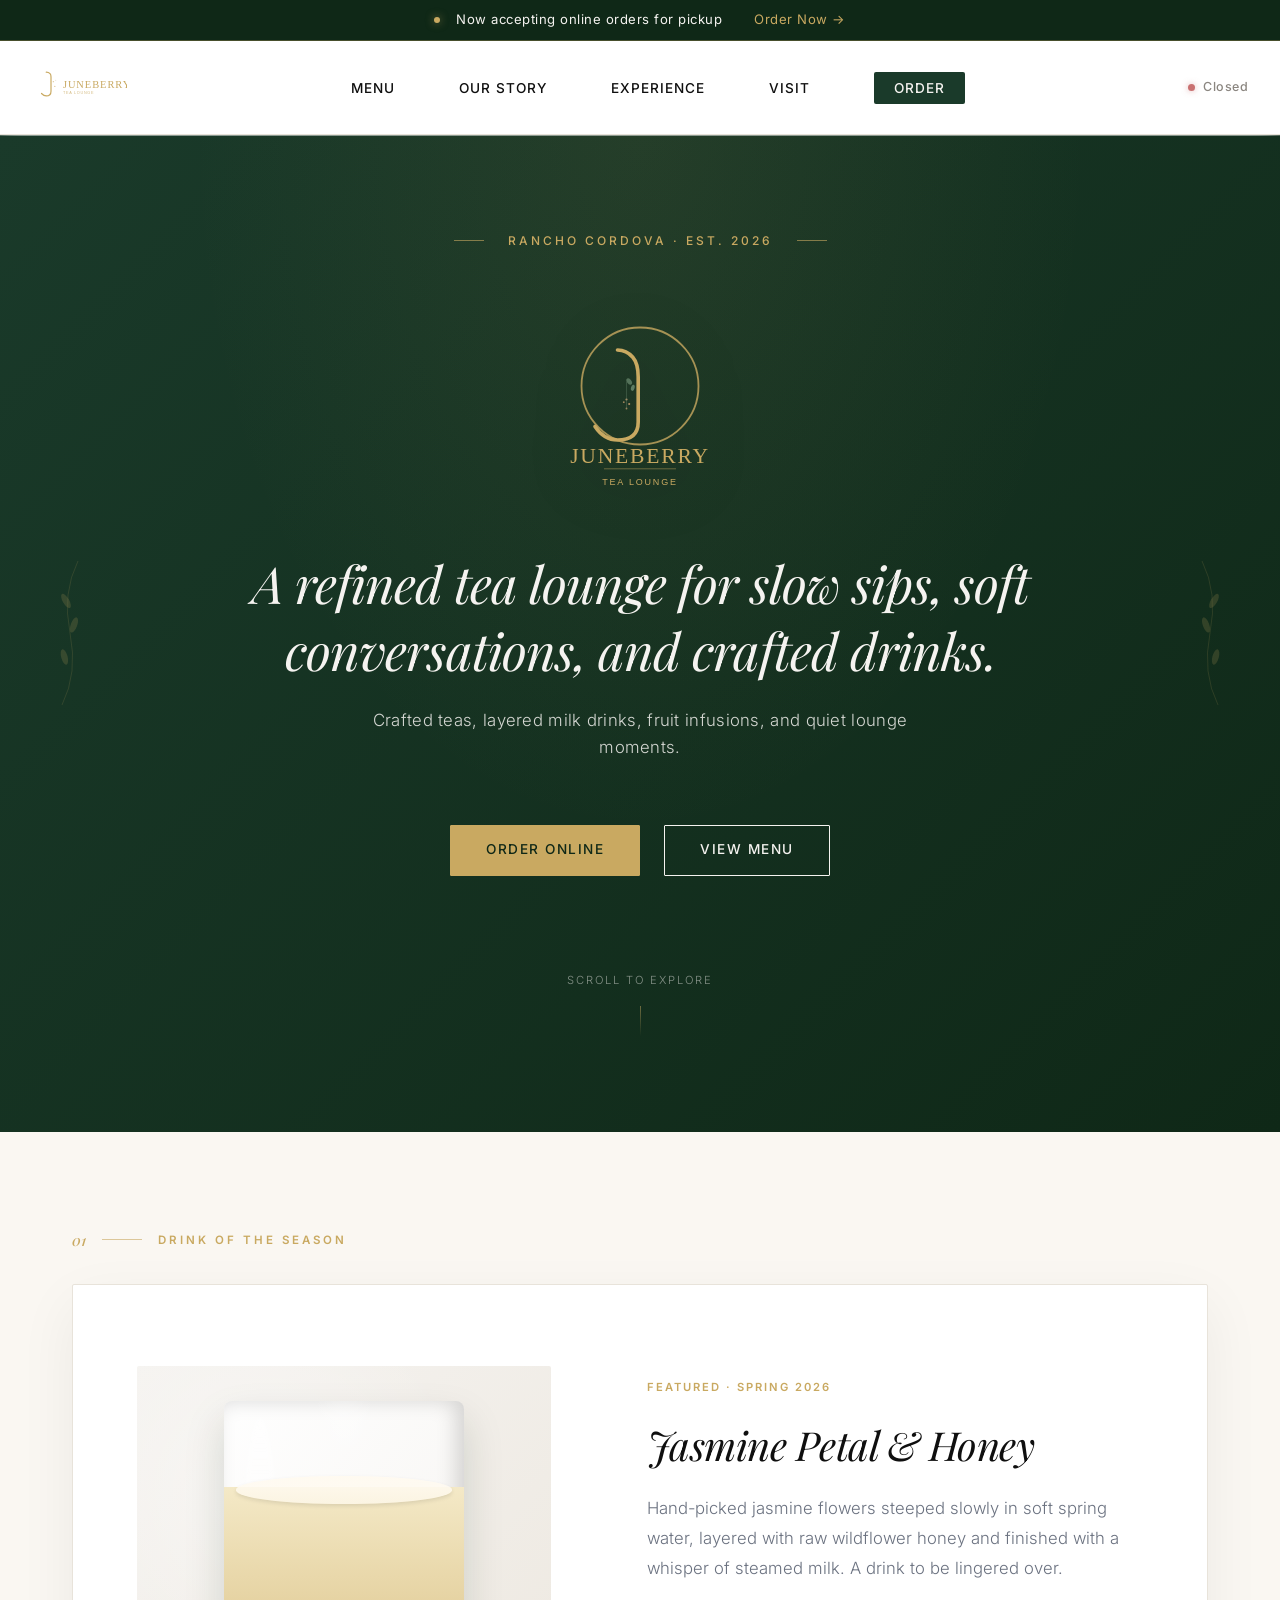
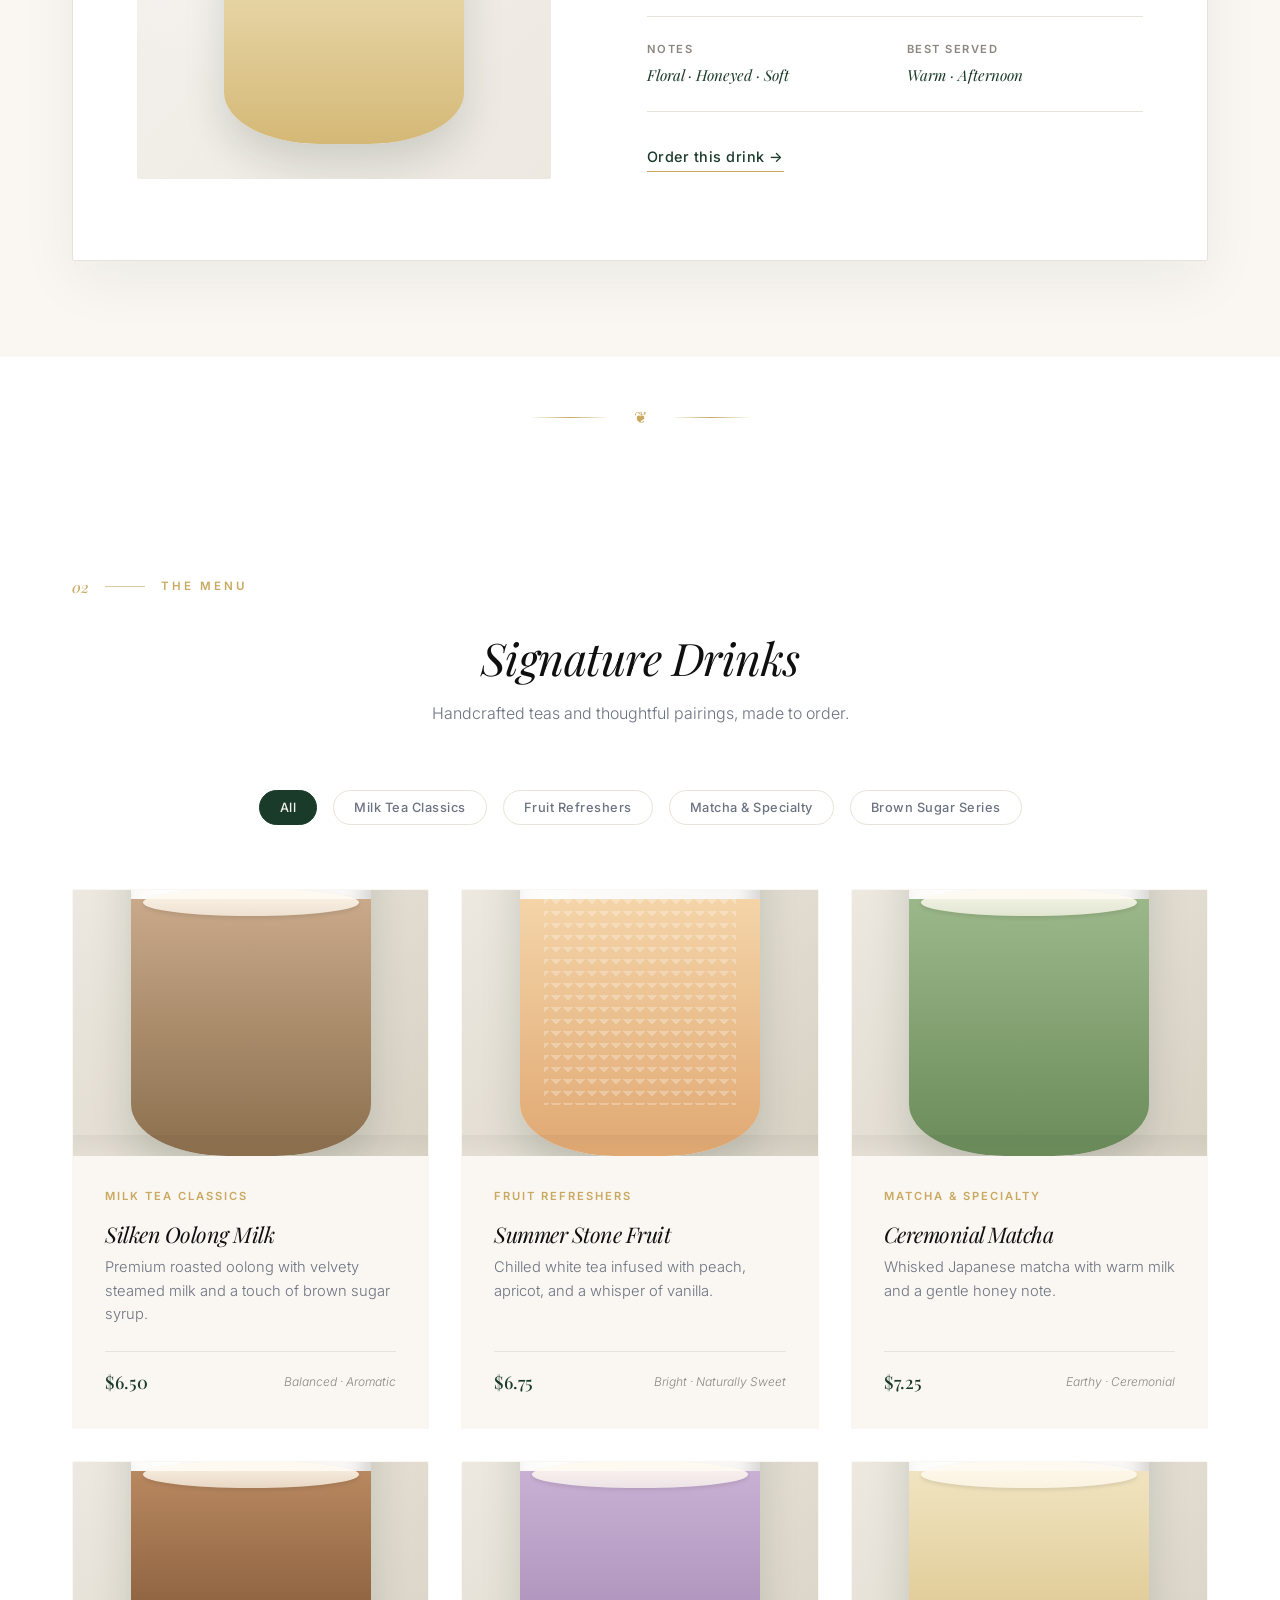
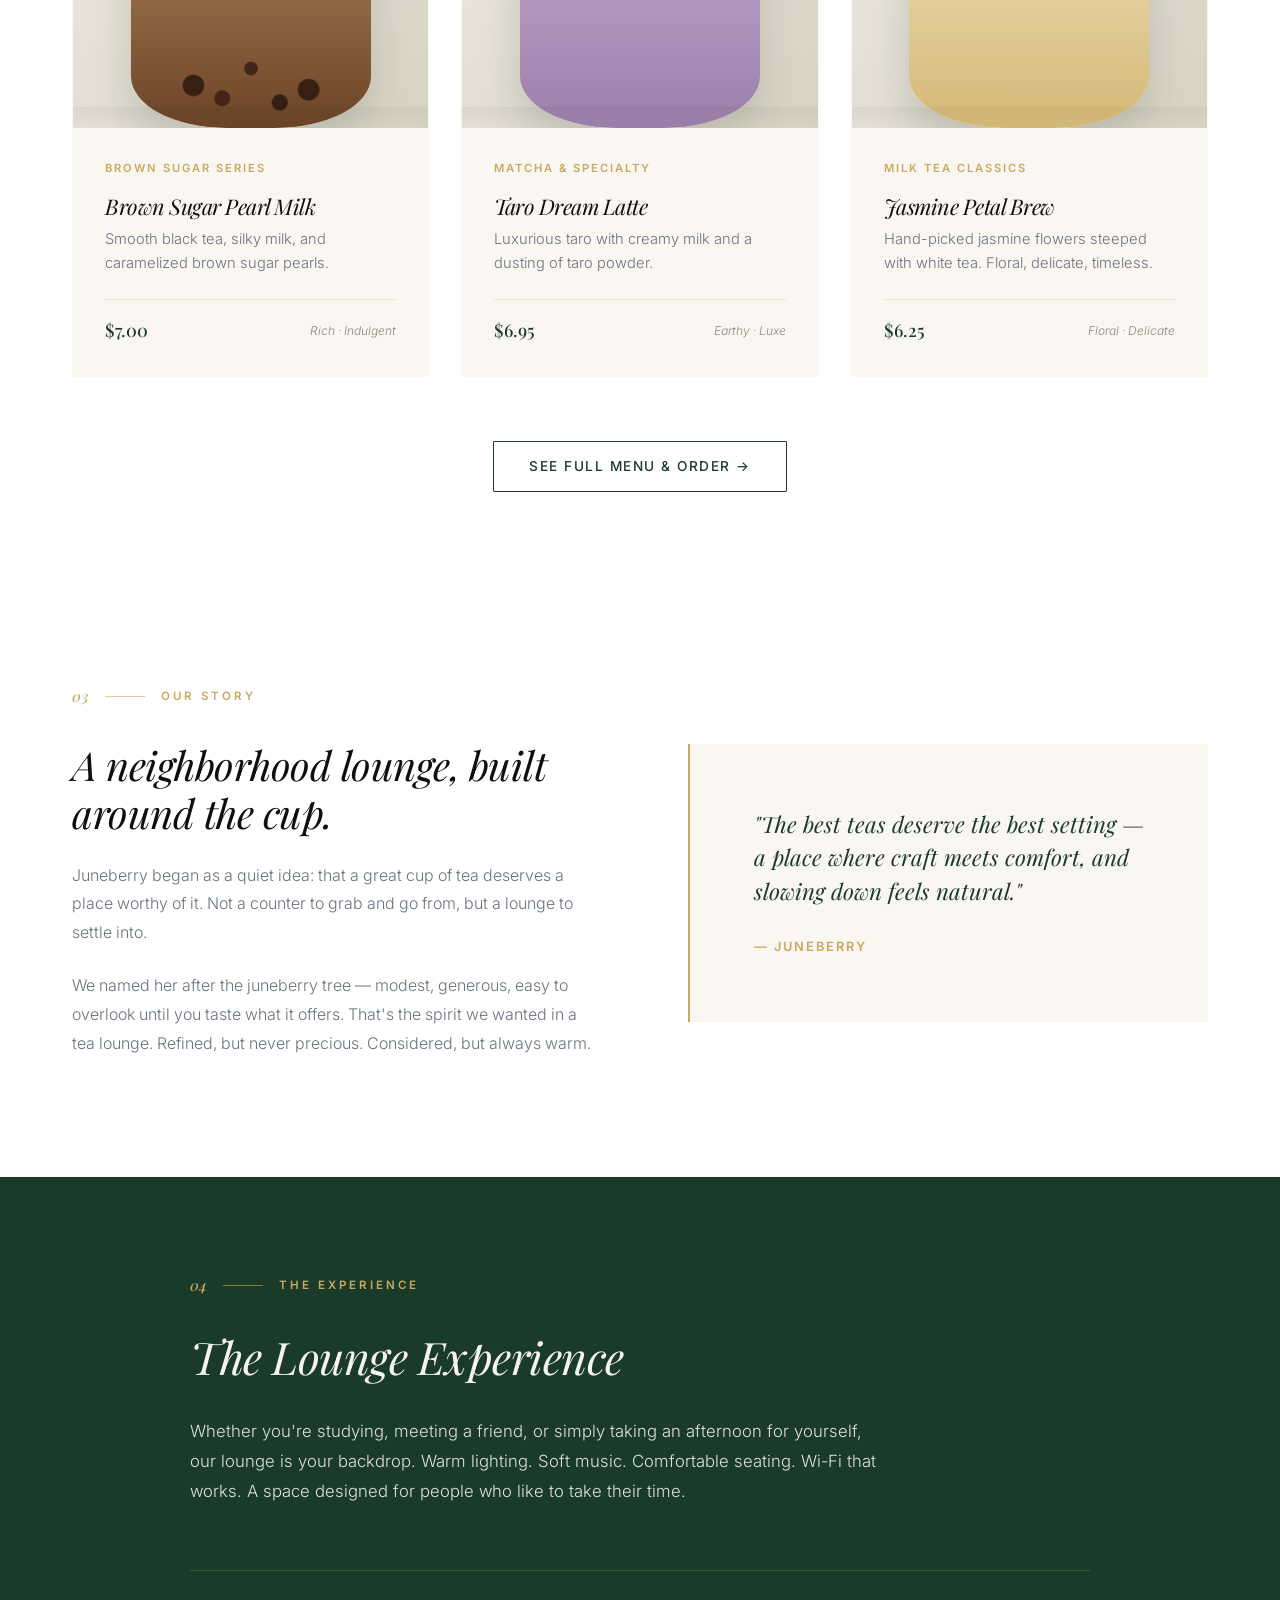
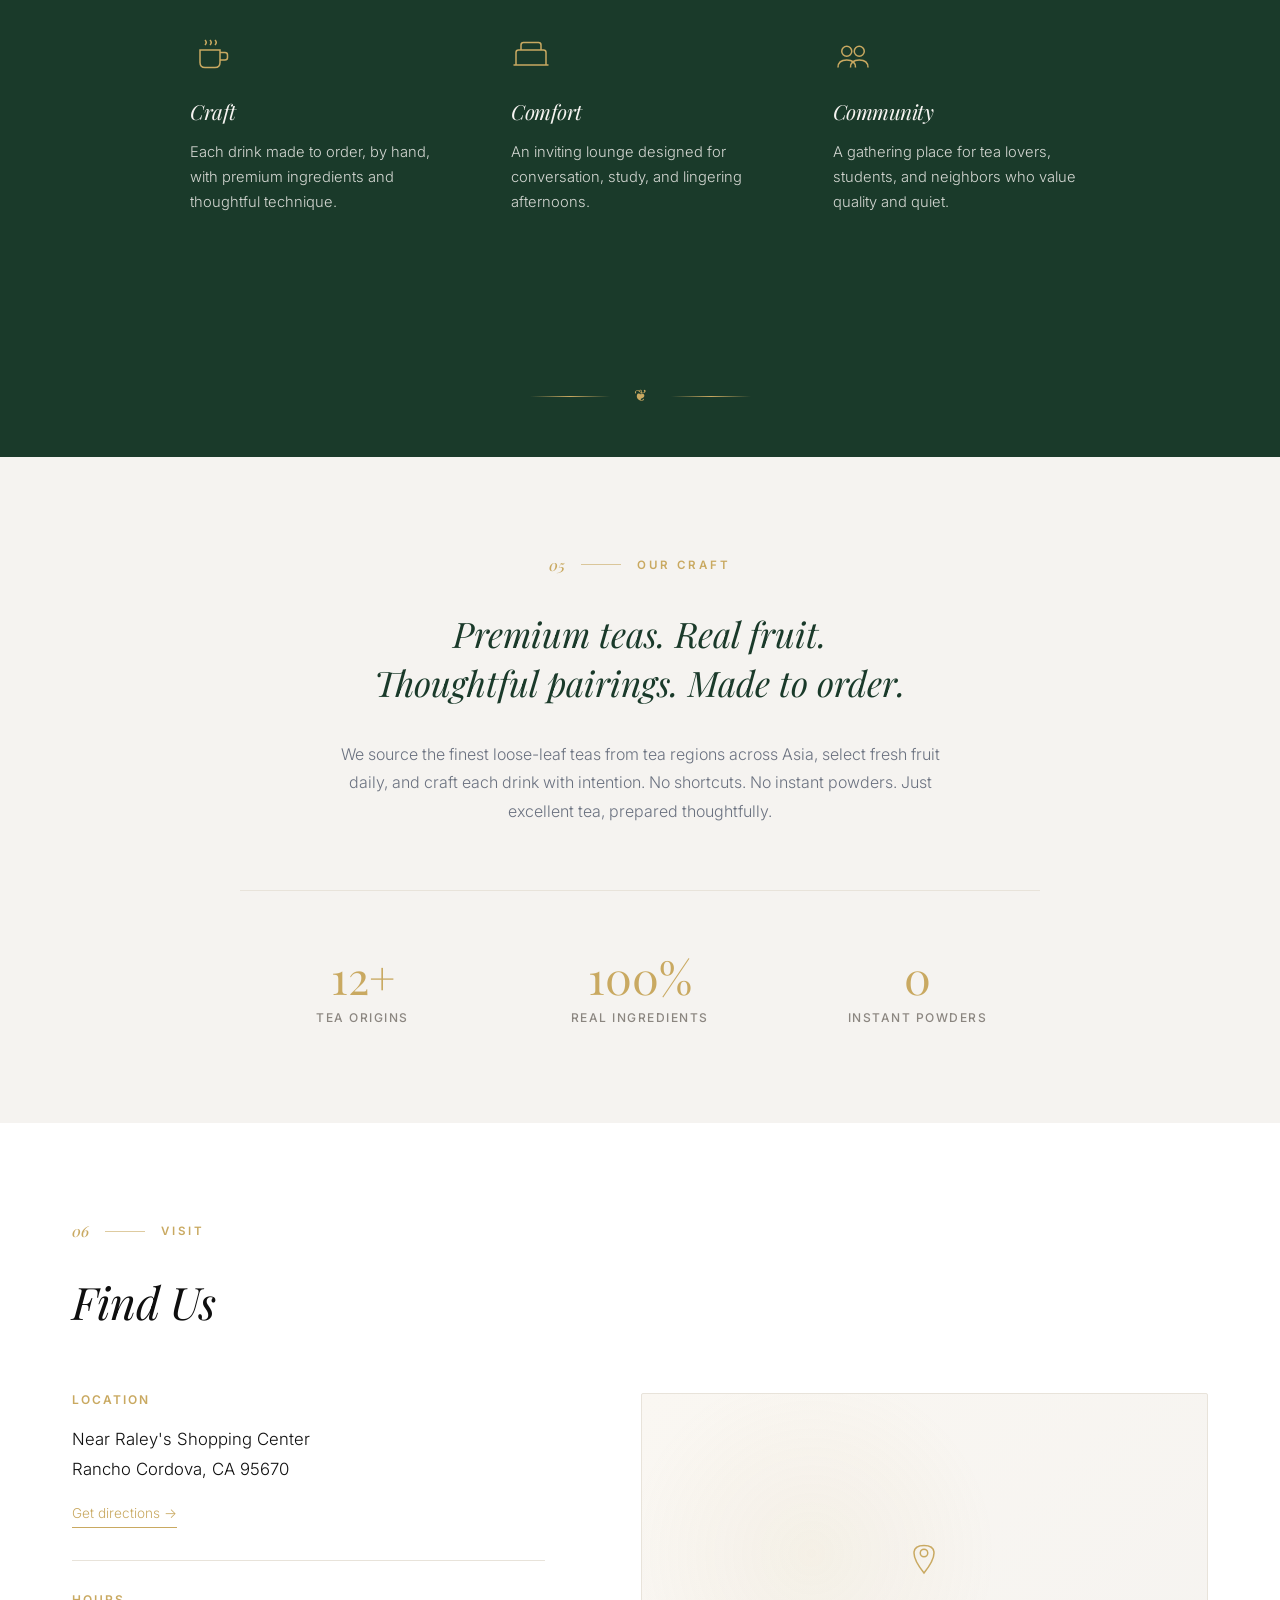
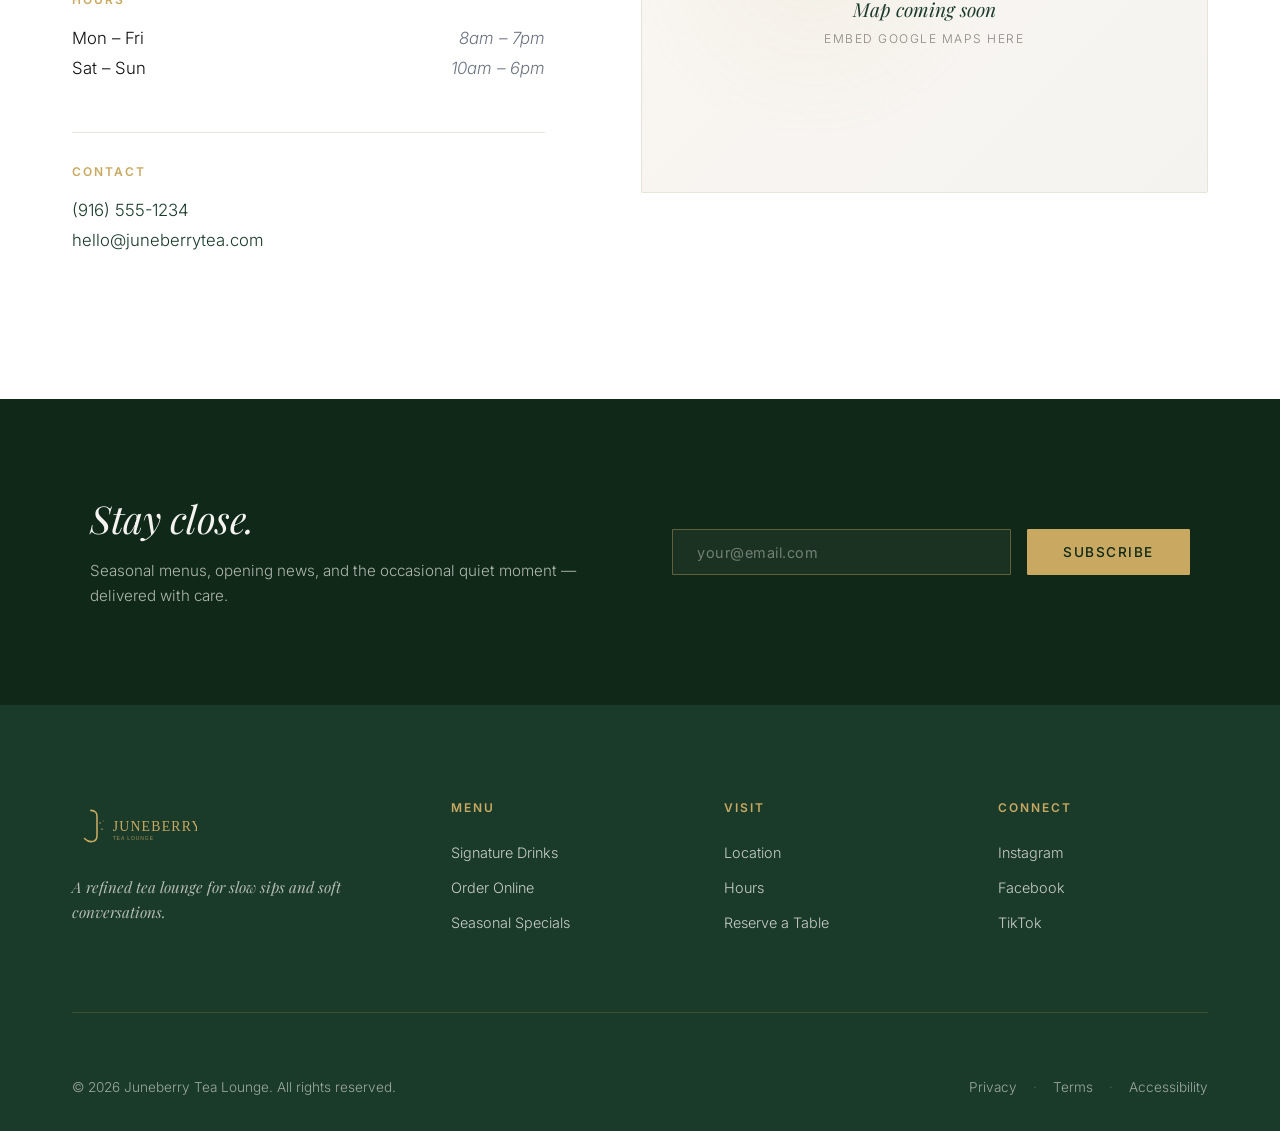
==== index.html @ 734c88fc "Initial commit: Juneberry Tea Lounge static site - Polished landing page (index.html) with hero, fea" ====
<!DOCTYPE html>
<html lang="en">
<head>
    <meta charset="UTF-8">
    <meta name="viewport" content="width=device-width, initial-scale=1.0">
    <title>Juneberry Tea Lounge — A Refined Tea Lounge in Rancho Cordova</title>
    <meta name="description" content="Crafted teas, layered milk drinks, fruit infusions, and quiet lounge moments. Juneberry Tea Lounge — a neighborhood sanctuary for slow sips and soft conversations.">
    <link href="https://fonts.googleapis.com/css2?family=Playfair+Display:ital,wght@0,400;0,500;0,600;0,700;1,400&family=Inter:wght@300;400;500;600&display=swap" rel="stylesheet">
    <link rel="stylesheet" href="styles.css">
</head>
<body>

    <!-- ANNOUNCEMENT BAR -->
    <!-- CUSTOMIZATION POINT: Update or remove announcement message -->
    <div class="announcement-bar">
        <div class="announcement-content">
            <span class="announcement-dot"></span>
            <span>Now accepting online orders for pickup</span>
            <a href="order.html" class="announcement-link">Order Now &rarr;</a>
        </div>
    </div>

    <!-- NAVIGATION / HEADER -->
    <header class="header">
        <nav class="navbar">
            <a href="#" class="nav-logo">
                <img src="logo-light.svg" alt="Juneberry Tea Lounge" class="logo-img">
            </a>
            <ul class="nav-menu">
                <li><a href="#menu">Menu</a></li>
                <li><a href="#story">Our Story</a></li>
                <li><a href="#experience">Experience</a></li>
                <li><a href="#visit">Visit</a></li>
                <li><a href="order.html" class="nav-cta">Order</a></li>
            </ul>
            <!-- Open status indicator -->
            <div class="nav-status">
                <span class="status-dot" id="statusDot"></span>
                <span id="statusText">Open Now</span>
            </div>
        </nav>
    </header>

    <!-- HERO SECTION -->
    <section class="hero">
        <!-- Botanical decorative elements -->
        <svg class="hero-botanical hero-botanical-left" viewBox="0 0 100 200" xmlns="http://www.w3.org/2000/svg">
            <path d="M 50 10 Q 30 50 40 100 Q 50 150 30 190" stroke="#c9a961" stroke-width="0.8" fill="none" opacity="0.4"/>
            <ellipse cx="35" cy="60" rx="4" ry="10" fill="#c9a961" opacity="0.3" transform="rotate(-30 35 60)"/>
            <ellipse cx="45" cy="90" rx="4" ry="10" fill="#c9a961" opacity="0.3" transform="rotate(20 45 90)"/>
            <ellipse cx="33" cy="130" rx="4" ry="10" fill="#c9a961" opacity="0.3" transform="rotate(-15 33 130)"/>
        </svg>
        <svg class="hero-botanical hero-botanical-right" viewBox="0 0 100 200" xmlns="http://www.w3.org/2000/svg">
            <path d="M 50 10 Q 70 50 60 100 Q 50 150 70 190" stroke="#c9a961" stroke-width="0.8" fill="none" opacity="0.4"/>
            <ellipse cx="65" cy="60" rx="4" ry="10" fill="#c9a961" opacity="0.3" transform="rotate(30 65 60)"/>
            <ellipse cx="55" cy="90" rx="4" ry="10" fill="#c9a961" opacity="0.3" transform="rotate(-20 55 90)"/>
            <ellipse cx="67" cy="130" rx="4" ry="10" fill="#c9a961" opacity="0.3" transform="rotate(15 67 130)"/>
        </svg>

        <div class="hero-content">
            <div class="hero-eyebrow">
                <span class="eyebrow-line"></span>
                <span class="eyebrow-text">Rancho Cordova · Est. 2026</span>
                <span class="eyebrow-line"></span>
            </div>

            <div class="hero-logo-large">
                <img src="logo-dark.svg" alt="Juneberry" class="logo-large">
            </div>

            <h1 class="hero-title">A refined tea lounge for slow sips, soft conversations, and crafted drinks.</h1>
            <p class="hero-subtitle">Crafted teas, layered milk drinks, fruit infusions, and quiet lounge moments.</p>

            <div class="hero-buttons">
                <a href="order.html" class="btn btn-primary">Order Online</a>
                <a href="#menu" class="btn btn-secondary">View Menu</a>
            </div>

            <div class="hero-scroll-hint">
                <span>Scroll to explore</span>
                <div class="scroll-line"></div>
            </div>
        </div>
    </section>

    <!-- FEATURED DRINK SECTION -->
    <section class="featured-section">
        <div class="container">
            <div class="section-label">
                <span class="label-number">01</span>
                <span class="label-divider"></span>
                <span class="label-text">Drink of the Season</span>
            </div>

            <div class="featured-card">
                <div class="featured-visual">
                    <!-- CSS-drawn teacup/drink visual -->
                    <div class="drink-vessel jasmine-featured">
                        <div class="vessel-liquid"></div>
                        <div class="vessel-foam"></div>
                        <div class="vessel-steam"></div>
                    </div>
                </div>
                <div class="featured-text">
                    <span class="featured-tag">Featured · Spring 2026</span>
                    <h2 class="featured-name">Jasmine Petal &amp; Honey</h2>
                    <p class="featured-description">
                        Hand-picked jasmine flowers steeped slowly in soft spring water, layered with raw wildflower honey and finished with a whisper of steamed milk. A drink to be lingered over.
                    </p>
                    <div class="featured-meta">
                        <div class="meta-item">
                            <span class="meta-label">Notes</span>
                            <span class="meta-value">Floral · Honeyed · Soft</span>
                        </div>
                        <div class="meta-item">
                            <span class="meta-label">Best Served</span>
                            <span class="meta-value">Warm · Afternoon</span>
                        </div>
                    </div>
                    <a href="order.html" class="featured-cta">Order this drink &rarr;</a>
                </div>
            </div>
        </div>
    </section>

    <!-- DIVIDER -->
    <div class="gold-divider">
        <span class="divider-ornament">&#x2766;</span>
    </div>

    <!-- SIGNATURE DRINKS SECTION -->
    <section id="menu" class="drinks-section">
        <div class="container">
            <div class="section-label">
                <span class="label-number">02</span>
                <span class="label-divider"></span>
                <span class="label-text">The Menu</span>
            </div>

            <div class="section-header">
                <h2>Signature Drinks</h2>
                <p class="section-intro">Handcrafted teas and thoughtful pairings, made to order.</p>
            </div>

            <!-- Category filter tabs (visual only for now) -->
            <div class="menu-categories">
                <button class="category-tab active">All</button>
                <button class="category-tab">Milk Tea Classics</button>
                <button class="category-tab">Fruit Refreshers</button>
                <button class="category-tab">Matcha &amp; Specialty</button>
                <button class="category-tab">Brown Sugar Series</button>
            </div>

            <div class="drinks-grid">
                <!-- DRINK CARD 1 -->
                <article class="drink-card" data-category="milk-tea">
                    <div class="drink-visual">
                        <div class="drink-vessel oolong">
                            <div class="vessel-liquid"></div>
                            <div class="vessel-foam"></div>
                        </div>
                    </div>
                    <div class="drink-content">
                        <p class="drink-category">Milk Tea Classics</p>
                        <h3>Silken Oolong Milk</h3>
                        <p class="drink-description">Premium roasted oolong with velvety steamed milk and a touch of brown sugar syrup.</p>
                        <div class="drink-footer">
                            <span class="drink-price">$6.50</span>
                            <span class="drink-notes">Balanced · Aromatic</span>
                        </div>
                    </div>
                </article>

                <!-- DRINK CARD 2 -->
                <article class="drink-card" data-category="fruit">
                    <div class="drink-visual">
                        <div class="drink-vessel stone-fruit">
                            <div class="vessel-liquid"></div>
                            <div class="vessel-ice"></div>
                        </div>
                    </div>
                    <div class="drink-content">
                        <p class="drink-category">Fruit Refreshers</p>
                        <h3>Summer Stone Fruit</h3>
                        <p class="drink-description">Chilled white tea infused with peach, apricot, and a whisper of vanilla.</p>
                        <div class="drink-footer">
                            <span class="drink-price">$6.75</span>
                            <span class="drink-notes">Bright · Naturally Sweet</span>
                        </div>
                    </div>
                </article>

                <!-- DRINK CARD 3 -->
                <article class="drink-card" data-category="matcha">
                    <div class="drink-visual">
                        <div class="drink-vessel matcha-drink">
                            <div class="vessel-liquid"></div>
                            <div class="vessel-foam"></div>
                        </div>
                    </div>
                    <div class="drink-content">
                        <p class="drink-category">Matcha &amp; Specialty</p>
                        <h3>Ceremonial Matcha</h3>
                        <p class="drink-description">Whisked Japanese matcha with warm milk and a gentle honey note.</p>
                        <div class="drink-footer">
                            <span class="drink-price">$7.25</span>
                            <span class="drink-notes">Earthy · Ceremonial</span>
                        </div>
                    </div>
                </article>

                <!-- DRINK CARD 4 -->
                <article class="drink-card" data-category="brown-sugar">
                    <div class="drink-visual">
                        <div class="drink-vessel brown-sugar-drink">
                            <div class="vessel-liquid"></div>
                            <div class="vessel-pearls"></div>
                            <div class="vessel-foam"></div>
                        </div>
                    </div>
                    <div class="drink-content">
                        <p class="drink-category">Brown Sugar Series</p>
                        <h3>Brown Sugar Pearl Milk</h3>
                        <p class="drink-description">Smooth black tea, silky milk, and caramelized brown sugar pearls.</p>
                        <div class="drink-footer">
                            <span class="drink-price">$7.00</span>
                            <span class="drink-notes">Rich · Indulgent</span>
                        </div>
                    </div>
                </article>

                <!-- DRINK CARD 5 -->
                <article class="drink-card" data-category="matcha">
                    <div class="drink-visual">
                        <div class="drink-vessel taro-drink">
                            <div class="vessel-liquid"></div>
                            <div class="vessel-foam"></div>
                        </div>
                    </div>
                    <div class="drink-content">
                        <p class="drink-category">Matcha &amp; Specialty</p>
                        <h3>Taro Dream Latte</h3>
                        <p class="drink-description">Luxurious taro with creamy milk and a dusting of taro powder.</p>
                        <div class="drink-footer">
                            <span class="drink-price">$6.95</span>
                            <span class="drink-notes">Earthy · Luxe</span>
                        </div>
                    </div>
                </article>

                <!-- DRINK CARD 6 -->
                <article class="drink-card" data-category="milk-tea">
                    <div class="drink-visual">
                        <div class="drink-vessel jasmine-drink">
                            <div class="vessel-liquid"></div>
                            <div class="vessel-foam"></div>
                        </div>
                    </div>
                    <div class="drink-content">
                        <p class="drink-category">Milk Tea Classics</p>
                        <h3>Jasmine Petal Brew</h3>
                        <p class="drink-description">Hand-picked jasmine flowers steeped with white tea. Floral, delicate, timeless.</p>
                        <div class="drink-footer">
                            <span class="drink-price">$6.25</span>
                            <span class="drink-notes">Floral · Delicate</span>
                        </div>
                    </div>
                </article>
            </div>

            <div class="menu-cta">
                <a href="order.html" class="btn btn-outline">See Full Menu &amp; Order &rarr;</a>
            </div>
        </div>
    </section>

    <!-- OUR STORY SECTION -->
    <section id="story" class="story-section">
        <div class="container">
            <div class="story-grid">
                <div class="story-text">
                    <div class="section-label">
                        <span class="label-number">03</span>
                        <span class="label-divider"></span>
                        <span class="label-text">Our Story</span>
                    </div>
                    <h2>A neighborhood lounge, built around the cup.</h2>
                    <p>
                        Juneberry began as a quiet idea: that a great cup of tea deserves a place worthy of it. Not a counter to grab and go from, but a lounge to settle into.
                    </p>
                    <p>
                        We named her after the juneberry tree — modest, generous, easy to overlook until you taste what it offers. That's the spirit we wanted in a tea lounge. Refined, but never precious. Considered, but always warm.
                    </p>
                </div>
                <div class="story-quote">
                    <blockquote>
                        <p>"The best teas deserve the best setting &mdash; a place where craft meets comfort, and slowing down feels natural."</p>
                        <cite>— Juneberry</cite>
                    </blockquote>
                </div>
            </div>
        </div>
    </section>

    <!-- THE LOUNGE EXPERIENCE SECTION -->
    <section id="experience" class="experience-section">
        <div class="container">
            <div class="experience-content">
                <div class="section-label section-label-light">
                    <span class="label-number">04</span>
                    <span class="label-divider"></span>
                    <span class="label-text">The Experience</span>
                </div>
                <h2>The Lounge Experience</h2>
                <p class="experience-text">
                    Whether you're studying, meeting a friend, or simply taking an afternoon for yourself, our lounge is your backdrop. Warm lighting. Soft music. Comfortable seating. Wi-Fi that works. A space designed for people who like to take their time.
                </p>
                <div class="experience-pillars">
                    <div class="pillar">
                        <div class="pillar-icon">
                            <svg viewBox="0 0 32 32" xmlns="http://www.w3.org/2000/svg" fill="none" stroke="currentColor" stroke-width="1.2">
                                <path d="M8 12 L8 22 Q8 26 12 26 L20 26 Q24 26 24 22 L24 12 Z"/>
                                <path d="M24 14 L28 14 Q30 14 30 16 L30 18 Q30 20 28 20 L24 20"/>
                                <path d="M12 8 Q14 6 12 4 M16 8 Q18 6 16 4 M20 8 Q22 6 20 4"/>
                            </svg>
                        </div>
                        <h4>Craft</h4>
                        <p>Each drink made to order, by hand, with premium ingredients and thoughtful technique.</p>
                    </div>
                    <div class="pillar">
                        <div class="pillar-icon">
                            <svg viewBox="0 0 32 32" xmlns="http://www.w3.org/2000/svg" fill="none" stroke="currentColor" stroke-width="1.2">
                                <path d="M4 24 L4 14 Q4 12 6 12 L26 12 Q28 12 28 14 L28 24"/>
                                <path d="M2 24 L30 24"/>
                                <path d="M8 12 L8 8 Q8 6 10 6 L22 6 Q24 6 24 8 L24 12"/>
                            </svg>
                        </div>
                        <h4>Comfort</h4>
                        <p>An inviting lounge designed for conversation, study, and lingering afternoons.</p>
                    </div>
                    <div class="pillar">
                        <div class="pillar-icon">
                            <svg viewBox="0 0 32 32" xmlns="http://www.w3.org/2000/svg" fill="none" stroke="currentColor" stroke-width="1.2">
                                <circle cx="11" cy="13" r="4"/>
                                <circle cx="21" cy="13" r="4"/>
                                <path d="M4 26 Q4 20 11 20 Q18 20 18 26"/>
                                <path d="M14 26 Q14 20 21 20 Q28 20 28 26"/>
                            </svg>
                        </div>
                        <h4>Community</h4>
                        <p>A gathering place for tea lovers, students, and neighbors who value quality and quiet.</p>
                    </div>
                </div>
            </div>
        </div>
    </section>

    <!-- DIVIDER -->
    <div class="gold-divider dark-divider">
        <span class="divider-ornament">&#x2766;</span>
    </div>

    <!-- CRAFT & INGREDIENTS SECTION -->
    <section class="craft-section">
        <div class="container">
            <div class="craft-content">
                <div class="section-label">
                    <span class="label-number">05</span>
                    <span class="label-divider"></span>
                    <span class="label-text">Our Craft</span>
                </div>
                <p class="craft-statement">Premium teas. Real fruit.<br>Thoughtful pairings. Made to order.</p>
                <p class="craft-description">
                    We source the finest loose-leaf teas from tea regions across Asia, select fresh fruit daily, and craft each drink with intention. No shortcuts. No instant powders. Just excellent tea, prepared thoughtfully.
                </p>
                <div class="craft-stats">
                    <div class="stat">
                        <span class="stat-number">12+</span>
                        <span class="stat-label">Tea origins</span>
                    </div>
                    <div class="stat">
                        <span class="stat-number">100%</span>
                        <span class="stat-label">Real ingredients</span>
                    </div>
                    <div class="stat">
                        <span class="stat-number">0</span>
                        <span class="stat-label">Instant powders</span>
                    </div>
                </div>
            </div>
        </div>
    </section>

    <!-- VISIT US SECTION -->
    <section id="visit" class="visit-section">
        <div class="container">
            <div class="section-label">
                <span class="label-number">06</span>
                <span class="label-divider"></span>
                <span class="label-text">Visit</span>
            </div>
            <h2>Find Us</h2>
            <div class="visit-content">
                <div class="visit-info">
                    <div class="info-block">
                        <h3>Location</h3>
                        <!-- CUSTOMIZATION POINT: Replace with actual address -->
                        <p>Near Raley's Shopping Center<br>Rancho Cordova, CA 95670</p>
                        <a href="#" class="info-link">Get directions &rarr;</a>
                    </div>
                    <div class="info-block">
                        <h3>Hours</h3>
                        <!-- CUSTOMIZATION POINT: Replace with actual hours -->
                        <p>
                            Mon – Fri <span class="hours-time">8am – 7pm</span><br>
                            Sat – Sun <span class="hours-time">10am – 6pm</span>
                        </p>
                    </div>
                    <div class="info-block">
                        <h3>Contact</h3>
                        <!-- CUSTOMIZATION POINT: Replace with actual phone/email -->
                        <p>
                            <a href="tel:+19165551234">(916) 555-1234</a><br>
                            <a href="mailto:hello@juneberrytea.com">hello@juneberrytea.com</a>
                        </p>
                    </div>
                </div>
                <div class="visit-map">
                    <!-- CUSTOMIZATION POINT: Replace with actual Google Maps embed -->
                    <div class="map-placeholder">
                        <svg viewBox="0 0 32 32" xmlns="http://www.w3.org/2000/svg" fill="none" stroke="currentColor" stroke-width="1.2">
                            <path d="M16 28 Q8 18 8 12 Q8 6 16 6 Q24 6 24 12 Q24 18 16 28 Z"/>
                            <circle cx="16" cy="12" r="3"/>
                        </svg>
                        <p>Map coming soon</p>
                        <span class="map-subtitle">Embed Google Maps here</span>
                    </div>
                </div>
            </div>
        </div>
    </section>

    <!-- NEWSLETTER SECTION -->
    <section class="newsletter-section">
        <div class="container">
            <div class="newsletter-content">
                <div class="newsletter-text">
                    <h3>Stay close.</h3>
                    <p>Seasonal menus, opening news, and the occasional quiet moment &mdash; delivered with care.</p>
                </div>
                <form class="newsletter-form" onsubmit="event.preventDefault(); alert('Thank you for subscribing! (mockup)');">
                    <input type="email" placeholder="your@email.com" required class="newsletter-input">
                    <button type="submit" class="btn btn-primary newsletter-btn">Subscribe</button>
                </form>
            </div>
        </div>
    </section>

    <!-- FOOTER -->
    <footer class="footer">
        <div class="container">
            <div class="footer-grid">
                <div class="footer-brand">
                    <img src="logo-light.svg" alt="Juneberry" class="footer-logo-img">
                    <p class="footer-tagline">A refined tea lounge for slow sips and soft conversations.</p>
                </div>

                <div class="footer-col">
                    <h5>Menu</h5>
                    <ul>
                        <li><a href="#menu">Signature Drinks</a></li>
                        <li><a href="order.html">Order Online</a></li>
                        <li><a href="#">Seasonal Specials</a></li>
                    </ul>
                </div>

                <div class="footer-col">
                    <h5>Visit</h5>
                    <ul>
                        <li><a href="#visit">Location</a></li>
                        <li><a href="#visit">Hours</a></li>
                        <li><a href="#">Reserve a Table</a></li>
                    </ul>
                </div>

                <div class="footer-col">
                    <h5>Connect</h5>
                    <ul>
                        <li><a href="#" class="social-link">Instagram</a></li>
                        <li><a href="#" class="social-link">Facebook</a></li>
                        <li><a href="#" class="social-link">TikTok</a></li>
                    </ul>
                </div>
            </div>

            <div class="footer-bottom">
                <!-- CUSTOMIZATION POINT: Update year and business name as needed -->
                <p>&copy; <span id="footerYear">2026</span> Juneberry Tea Lounge. All rights reserved.</p>
                <div class="footer-legal">
                    <a href="#">Privacy</a>
                    <span class="legal-divider">·</span>
                    <a href="#">Terms</a>
                    <span class="legal-divider">·</span>
                    <a href="#">Accessibility</a>
                </div>
            </div>
        </div>
    </footer>

    <script src="script.js"></script>
</body>
</html>
---- styles.css ----
/* =====================================================
   JUNEBERRY TEA LOUNGE — STYLESHEET
   Elegant, minimal, premium tea lounge aesthetic
   ===================================================== */

/* CUSTOMIZATION GUIDE:
   - Color palette variables at top (lines 20-30)
   - Font sizes and spacing adjustable in :root
   - Logo images referenced: logo-light.svg, logo-dark.svg
   - CSS-drawn drink vessels for placeholder visuals
*/

:root {
    /* PRIMARY COLOR PALETTE */
    --color-forest-green: #1a3a2a;
    --color-forest-deep: #0f2817;
    --color-black: #0f0f0f;
    --color-antique-gold: #c9a961;
    --color-gold-light: #d4b876;
    --color-cream: #f5f3f0;
    --color-cream-warm: #faf7f2;
    --color-champagne: #d4a574;
    --color-white: #ffffff;
    --color-border: #e8e3da;

    /* TEXT COLORS */
    --color-text-dark: #0f0f0f;
    --color-text-light: #f5f3f0;
    --color-text-muted: #6b7280;
    --color-text-soft: #8b8680;

    /* TYPOGRAPHY */
    --font-serif: 'Playfair Display', 'Cormorant Garamond', Georgia, serif;
    --font-sans: 'Inter', -apple-system, BlinkMacSystemFont, sans-serif;

    /* SPACING */
    --spacing-xs: 0.5rem;
    --spacing-sm: 1rem;
    --spacing-md: 1.5rem;
    --spacing-lg: 2rem;
    --spacing-xl: 3rem;
    --spacing-2xl: 4rem;
    --spacing-3xl: 6rem;
    --spacing-4xl: 8rem;

    /* TRANSITIONS */
    --transition: all 0.3s cubic-bezier(0.4, 0, 0.2, 1);
    --transition-slow: all 0.6s cubic-bezier(0.4, 0, 0.2, 1);
}

/* ===== RESET & GLOBAL ===== */

* {
    margin: 0;
    padding: 0;
    box-sizing: border-box;
}

html {
    scroll-behavior: smooth;
}

body {
    font-family: var(--font-sans);
    color: var(--color-text-dark);
    background-color: var(--color-white);
    line-height: 1.6;
    font-weight: 300;
}

h1, h2, h3, h4, h5, h6 {
    font-family: var(--font-serif);
    font-weight: 400;
    line-height: 1.2;
    letter-spacing: -0.5px;
}

a {
    color: inherit;
    text-decoration: none;
    transition: var(--transition);
}

p { margin-bottom: var(--spacing-md); }
ul { list-style: none; }
button { font-family: inherit; cursor: pointer; border: none; background: none; }

.container {
    max-width: 1200px;
    margin: 0 auto;
    padding: 0 var(--spacing-lg);
}

/* ===== ANNOUNCEMENT BAR ===== */

.announcement-bar {
    background-color: var(--color-forest-deep);
    color: var(--color-cream);
    padding: 0.55rem var(--spacing-lg);
    font-size: 0.82rem;
    font-weight: 400;
    letter-spacing: 0.5px;
    border-bottom: 1px solid rgba(201, 169, 97, 0.3);
}

.announcement-content {
    display: flex;
    justify-content: center;
    align-items: center;
    gap: var(--spacing-sm);
    max-width: 1200px;
    margin: 0 auto;
    flex-wrap: wrap;
}

.announcement-dot {
    width: 6px;
    height: 6px;
    background-color: var(--color-antique-gold);
    border-radius: 50%;
    box-shadow: 0 0 8px rgba(201, 169, 97, 0.6);
    animation: pulse 2s ease-in-out infinite;
}

@keyframes pulse {
    0%, 100% { opacity: 1; }
    50% { opacity: 0.5; }
}

.announcement-link {
    color: var(--color-antique-gold);
    border-bottom: 1px solid transparent;
    transition: var(--transition);
    margin-left: var(--spacing-sm);
}

.announcement-link:hover {
    border-bottom-color: var(--color-antique-gold);
}

/* ===== HEADER & NAVIGATION ===== */

.header {
    position: sticky;
    top: 0;
    background-color: rgba(255, 255, 255, 0.95);
    backdrop-filter: blur(12px);
    -webkit-backdrop-filter: blur(12px);
    border-bottom: 1px solid var(--color-border);
    z-index: 100;
    transition: var(--transition);
}

.navbar {
    display: flex;
    justify-content: space-between;
    align-items: center;
    padding: var(--spacing-md) var(--spacing-lg);
    max-width: 1400px;
    margin: 0 auto;
    gap: var(--spacing-lg);
}

.nav-logo img {
    height: 38px;
    width: auto;
}

.nav-menu {
    display: flex;
    gap: var(--spacing-2xl);
    align-items: center;
}

.nav-menu a {
    font-size: 0.85rem;
    font-weight: 500;
    letter-spacing: 1px;
    text-transform: uppercase;
    color: var(--color-text-dark);
    position: relative;
    padding-bottom: 4px;
}

.nav-menu a::after {
    content: '';
    position: absolute;
    bottom: 0;
    left: 50%;
    transform: translateX(-50%);
    width: 0;
    height: 1px;
    background-color: var(--color-antique-gold);
    transition: width 0.3s ease;
}

.nav-menu a:hover::after { width: 100%; }

.nav-cta {
    background-color: var(--color-forest-green);
    color: var(--color-cream) !important;
    padding: 0.5rem 1.25rem !important;
    border-radius: 2px;
}

.nav-cta:hover { background-color: var(--color-forest-deep); }
.nav-cta::after { display: none; }

.nav-status {
    display: flex;
    align-items: center;
    gap: 0.5rem;
    font-size: 0.78rem;
    font-weight: 500;
    letter-spacing: 0.5px;
    color: var(--color-text-soft);
}

.status-dot {
    width: 7px;
    height: 7px;
    background-color: #4caf50;
    border-radius: 50%;
    box-shadow: 0 0 6px rgba(76, 175, 80, 0.5);
}

.status-dot.closed { background-color: #c97171; box-shadow: 0 0 6px rgba(201, 113, 113, 0.5); }

/* ===== HERO SECTION ===== */

.hero {
    background:
        radial-gradient(ellipse at top, rgba(201, 169, 97, 0.08) 0%, transparent 50%),
        linear-gradient(135deg, var(--color-forest-green) 0%, var(--color-forest-deep) 100%);
    color: var(--color-text-light);
    padding: var(--spacing-3xl) var(--spacing-lg);
    text-align: center;
    min-height: 85vh;
    display: flex;
    align-items: center;
    justify-content: center;
    position: relative;
    overflow: hidden;
}

.hero-botanical {
    position: absolute;
    height: 60%;
    top: 20%;
    opacity: 0.6;
    pointer-events: none;
}

.hero-botanical-left { left: 3%; width: 80px; }
.hero-botanical-right { right: 3%; width: 80px; }

.hero-content {
    max-width: 800px;
    margin: 0 auto;
    position: relative;
    z-index: 2;
}

.hero-eyebrow {
    display: flex;
    align-items: center;
    justify-content: center;
    gap: var(--spacing-md);
    margin-bottom: var(--spacing-2xl);
}

.eyebrow-line {
    width: 30px;
    height: 1px;
    background-color: var(--color-antique-gold);
    opacity: 0.6;
}

.eyebrow-text {
    font-size: 0.75rem;
    font-weight: 500;
    letter-spacing: 3px;
    text-transform: uppercase;
    color: var(--color-antique-gold);
}

.hero-logo-large { margin-bottom: var(--spacing-xl); }

.logo-large {
    height: 180px;
    width: auto;
    filter: drop-shadow(0 10px 30px rgba(0, 0, 0, 0.3));
}

.hero-title {
    font-size: clamp(1.8rem, 5vw, 3.2rem);
    font-weight: 400;
    margin-bottom: var(--spacing-md);
    line-height: 1.3;
    letter-spacing: -1px;
    font-style: italic;
}

.hero-subtitle {
    font-size: 1.05rem;
    font-weight: 300;
    margin-bottom: var(--spacing-2xl);
    opacity: 0.85;
    letter-spacing: 0.3px;
    max-width: 600px;
    margin-left: auto;
    margin-right: auto;
}

.hero-buttons {
    display: flex;
    gap: var(--spacing-md);
    justify-content: center;
    flex-wrap: wrap;
}

.hero-scroll-hint {
    margin-top: var(--spacing-3xl);
    display: flex;
    flex-direction: column;
    align-items: center;
    gap: var(--spacing-sm);
    opacity: 0.5;
    font-size: 0.7rem;
    letter-spacing: 2px;
    text-transform: uppercase;
}

.scroll-line {
    width: 1px;
    height: 30px;
    background: linear-gradient(to bottom, var(--color-antique-gold) 0%, transparent 100%);
    animation: scrollHint 2s ease-in-out infinite;
}

@keyframes scrollHint {
    0%, 100% { transform: scaleY(1); opacity: 1; }
    50% { transform: scaleY(0.5); opacity: 0.3; }
}

/* ===== BUTTONS ===== */

.btn {
    padding: 0.85rem 2.2rem;
    font-size: 0.85rem;
    font-weight: 500;
    border: 1.5px solid transparent;
    cursor: pointer;
    transition: var(--transition);
    letter-spacing: 1.5px;
    text-transform: uppercase;
    display: inline-block;
    border-radius: 1px;
    font-family: var(--font-sans);
}

.btn-primary {
    background-color: var(--color-antique-gold);
    color: var(--color-forest-deep);
    border-color: var(--color-antique-gold);
}

.btn-primary:hover {
    background-color: var(--color-gold-light);
    border-color: var(--color-gold-light);
    transform: translateY(-1px);
}

.btn-secondary {
    background-color: transparent;
    color: var(--color-text-light);
    border-color: var(--color-text-light);
}

.btn-secondary:hover {
    background-color: var(--color-text-light);
    color: var(--color-forest-green);
}

.btn-outline {
    background-color: transparent;
    color: var(--color-forest-green);
    border-color: var(--color-forest-green);
}

.btn-outline:hover {
    background-color: var(--color-forest-green);
    color: var(--color-cream);
}

/* ===== SECTION LABELS (numbered) ===== */

.section-label {
    display: flex;
    align-items: center;
    gap: var(--spacing-sm);
    margin-bottom: var(--spacing-lg);
    font-size: 0.72rem;
    font-weight: 600;
    letter-spacing: 3px;
    text-transform: uppercase;
    color: var(--color-antique-gold);
}

.label-number {
    font-family: var(--font-serif);
    font-style: italic;
    font-weight: 500;
    font-size: 0.95rem;
    letter-spacing: 0;
}

.label-divider {
    width: 40px;
    height: 1px;
    background-color: var(--color-antique-gold);
    opacity: 0.6;
}

.section-label-light { color: var(--color-antique-gold); }

/* ===== GOLD DIVIDER ===== */

.gold-divider {
    display: flex;
    align-items: center;
    justify-content: center;
    padding: var(--spacing-xl) 0;
    background-color: var(--color-white);
    position: relative;
}

.gold-divider::before,
.gold-divider::after {
    content: '';
    width: 80px;
    height: 1px;
    background: linear-gradient(to right, transparent, var(--color-antique-gold), transparent);
}

.divider-ornament {
    color: var(--color-antique-gold);
    font-size: 1rem;
    margin: 0 var(--spacing-md);
}

.dark-divider { background-color: var(--color-forest-green); }
.dark-divider .divider-ornament { color: var(--color-antique-gold); }

/* ===== FEATURED DRINK SECTION ===== */

.featured-section {
    padding: var(--spacing-3xl) var(--spacing-lg);
    background-color: var(--color-cream-warm);
}

.featured-card {
    display: grid;
    grid-template-columns: 1fr 1.2fr;
    gap: var(--spacing-3xl);
    align-items: center;
    background-color: var(--color-white);
    padding: var(--spacing-2xl);
    border: 1px solid var(--color-border);
    border-radius: 2px;
    box-shadow: 0 20px 60px rgba(15, 40, 23, 0.06);
}

.featured-visual {
    display: flex;
    justify-content: center;
    align-items: center;
    aspect-ratio: 1;
    background: linear-gradient(135deg, var(--color-cream) 0%, #ede8e0 100%);
    border-radius: 2px;
    position: relative;
    overflow: hidden;
}

.featured-visual::before {
    content: '';
    position: absolute;
    inset: 0;
    background: radial-gradient(circle at 30% 30%, rgba(255,255,255,0.4) 0%, transparent 50%);
}

.featured-text { padding: var(--spacing-md) 0; }

.featured-tag {
    display: inline-block;
    font-size: 0.7rem;
    font-weight: 600;
    letter-spacing: 2px;
    text-transform: uppercase;
    color: var(--color-antique-gold);
    margin-bottom: var(--spacing-md);
}

.featured-name {
    font-size: clamp(1.8rem, 4vw, 2.5rem);
    margin-bottom: var(--spacing-md);
    font-style: italic;
}

.featured-description {
    font-size: 1.05rem;
    color: var(--color-text-muted);
    line-height: 1.8;
    margin-bottom: var(--spacing-lg);
}

.featured-meta {
    display: grid;
    grid-template-columns: 1fr 1fr;
    gap: var(--spacing-md);
    padding: var(--spacing-md) 0;
    margin-bottom: var(--spacing-lg);
    border-top: 1px solid var(--color-border);
    border-bottom: 1px solid var(--color-border);
}

.meta-item { display: flex; flex-direction: column; }

.meta-label {
    font-size: 0.7rem;
    font-weight: 600;
    letter-spacing: 1.5px;
    text-transform: uppercase;
    color: var(--color-text-soft);
    margin-bottom: 4px;
}

.meta-value {
    font-family: var(--font-serif);
    font-style: italic;
    font-size: 0.95rem;
    color: var(--color-forest-green);
}

.featured-cta {
    display: inline-block;
    color: var(--color-forest-green);
    font-weight: 500;
    font-size: 0.9rem;
    letter-spacing: 0.5px;
    border-bottom: 1px solid var(--color-antique-gold);
    padding-bottom: 3px;
}

.featured-cta:hover { color: var(--color-antique-gold); }

/* ===== DRINK VESSELS (CSS-drawn drinks) ===== */

.drink-vessel {
    width: 70%;
    max-width: 240px;
    aspect-ratio: 0.7;
    position: relative;
    border-radius: 8px 8px 40% 40% / 8px 8px 15% 15%;
    overflow: hidden;
    box-shadow:
        inset -8px 0 20px rgba(0,0,0,0.15),
        inset 8px 0 20px rgba(255,255,255,0.1),
        0 20px 40px rgba(15, 40, 23, 0.15);
    background: linear-gradient(135deg, rgba(255,255,255,0.95) 0%, rgba(245,243,240,0.95) 100%);
}

.drink-vessel::before {
    content: '';
    position: absolute;
    left: 8%;
    top: 5%;
    width: 14%;
    height: 70%;
    background: linear-gradient(to bottom, rgba(255,255,255,0.6), transparent);
    border-radius: 50%;
    filter: blur(2px);
}

.vessel-liquid {
    position: absolute;
    bottom: 0;
    left: 0;
    right: 0;
    height: 75%;
    border-radius: 0 0 40% 40% / 0 0 15% 15%;
}

.vessel-foam {
    position: absolute;
    top: 22%;
    left: 5%;
    right: 5%;
    height: 8%;
    background: linear-gradient(to bottom, rgba(255, 250, 240, 0.95), rgba(255, 250, 240, 0.7));
    border-radius: 50%;
    box-shadow: 0 2px 4px rgba(0,0,0,0.1);
}

.vessel-steam {
    position: absolute;
    top: -10%;
    left: 50%;
    transform: translateX(-50%);
    width: 30%;
    height: 30%;
    background: radial-gradient(ellipse, rgba(255,255,255,0.3) 0%, transparent 60%);
    animation: steamRise 4s ease-in-out infinite;
}

@keyframes steamRise {
    0%, 100% { opacity: 0.3; transform: translateX(-50%) translateY(0); }
    50% { opacity: 0.6; transform: translateX(-50%) translateY(-8px); }
}

.vessel-pearls {
    position: absolute;
    bottom: 5%;
    left: 10%;
    right: 10%;
    height: 25%;
    background-image:
        radial-gradient(circle at 20% 70%, #2c1810 6%, transparent 7%),
        radial-gradient(circle at 50% 50%, #3a1f15 6%, transparent 7%),
        radial-gradient(circle at 80% 75%, #2c1810 6%, transparent 7%),
        radial-gradient(circle at 35% 85%, #3a1f15 5%, transparent 6%),
        radial-gradient(circle at 65% 90%, #2c1810 5%, transparent 6%);
    opacity: 0.85;
}

.vessel-ice {
    position: absolute;
    top: 25%;
    left: 10%;
    right: 10%;
    height: 60%;
    background:
        linear-gradient(135deg, rgba(255,255,255,0.4) 25%, transparent 25%) 0 0/12px 12px,
        linear-gradient(225deg, rgba(255,255,255,0.4) 25%, transparent 25%) 0 0/12px 12px;
    opacity: 0.7;
}

/* Liquid colors per drink */
.jasmine-featured .vessel-liquid { background: linear-gradient(to bottom, #f4e9c7 0%, #d4b876 100%); }
.jasmine-featured { width: 75%; }

.oolong .vessel-liquid { background: linear-gradient(to bottom, #c9a98a 0%, #8b6f4d 100%); }
.stone-fruit .vessel-liquid { background: linear-gradient(to bottom, #f4d4a8 0%, #e0a872 100%); }
.matcha-drink .vessel-liquid { background: linear-gradient(to bottom, #9bb88a 0%, #6b8b5a 100%); }
.brown-sugar-drink .vessel-liquid { background: linear-gradient(to bottom, #b88860 0%, #6b4426 100%); }
.taro-drink .vessel-liquid { background: linear-gradient(to bottom, #c8b0d4 0%, #9b7faa 100%); }
.jasmine-drink .vessel-liquid { background: linear-gradient(to bottom, #f0e4c0 0%, #d4b876 100%); }

/* ===== SIGNATURE DRINKS SECTION ===== */

.drinks-section {
    padding: var(--spacing-3xl) var(--spacing-lg);
    background-color: var(--color-white);
}

.section-header {
    text-align: center;
    margin-bottom: var(--spacing-2xl);
}

.section-header h2 {
    font-size: clamp(2rem, 5vw, 2.8rem);
    margin-bottom: var(--spacing-sm);
    font-style: italic;
}

.section-intro {
    font-size: 1rem;
    color: var(--color-text-muted);
    font-weight: 300;
}

.menu-categories {
    display: flex;
    justify-content: center;
    flex-wrap: wrap;
    gap: var(--spacing-sm);
    margin-bottom: var(--spacing-2xl);
}

.category-tab {
    padding: 0.55rem 1.25rem;
    font-size: 0.8rem;
    font-weight: 500;
    letter-spacing: 0.5px;
    color: var(--color-text-muted);
    border: 1px solid var(--color-border);
    border-radius: 30px;
    background-color: transparent;
    transition: var(--transition);
}

.category-tab:hover {
    border-color: var(--color-antique-gold);
    color: var(--color-forest-green);
}

.category-tab.active {
    background-color: var(--color-forest-green);
    color: var(--color-cream);
    border-color: var(--color-forest-green);
}

.drinks-grid {
    display: grid;
    grid-template-columns: repeat(auto-fit, minmax(300px, 1fr));
    gap: var(--spacing-lg);
    max-width: 1200px;
    margin: 0 auto;
}

.drink-card {
    background-color: var(--color-cream-warm);
    border-radius: 2px;
    overflow: hidden;
    transition: var(--transition-slow);
    display: flex;
    flex-direction: column;
    border: 1px solid transparent;
}

.drink-card:hover {
    transform: translateY(-6px);
    box-shadow: 0 20px 50px rgba(15, 40, 23, 0.1);
    border-color: var(--color-border);
}

.drink-visual {
    width: 100%;
    aspect-ratio: 4/3;
    background: linear-gradient(135deg, #ede8e0 0%, #d8d2c4 100%);
    display: flex;
    align-items: flex-end;
    justify-content: center;
    padding-top: var(--spacing-md);
    position: relative;
    overflow: hidden;
}

.drink-visual::after {
    content: '';
    position: absolute;
    bottom: 0;
    left: 0;
    right: 0;
    height: 8%;
    background: linear-gradient(to bottom, rgba(0,0,0,0.04), transparent);
}

.drink-content {
    padding: var(--spacing-lg);
    display: flex;
    flex-direction: column;
    flex-grow: 1;
}

.drink-card h3 {
    font-size: 1.35rem;
    margin-bottom: var(--spacing-xs);
    font-style: italic;
}

.drink-category {
    font-size: 0.7rem;
    color: var(--color-antique-gold);
    text-transform: uppercase;
    letter-spacing: 2px;
    font-weight: 600;
    margin-bottom: var(--spacing-sm);
}

.drink-description {
    font-size: 0.92rem;
    color: var(--color-text-muted);
    line-height: 1.6;
    flex-grow: 1;
    margin-bottom: var(--spacing-md);
}

.drink-footer {
    display: flex;
    justify-content: space-between;
    align-items: center;
    padding-top: var(--spacing-sm);
    border-top: 1px solid var(--color-border);
}

.drink-price {
    font-family: var(--font-serif);
    font-size: 1.1rem;
    color: var(--color-forest-green);
    font-weight: 500;
}

.drink-notes {
    font-size: 0.75rem;
    color: var(--color-text-soft);
    font-style: italic;
}

.menu-cta {
    text-align: center;
    margin-top: var(--spacing-2xl);
}

/* ===== STORY SECTION ===== */

.story-section {
    padding: var(--spacing-3xl) var(--spacing-lg);
    background-color: var(--color-white);
}

.story-grid {
    display: grid;
    grid-template-columns: 1fr 1fr;
    gap: var(--spacing-3xl);
    align-items: center;
}

.story-text h2 {
    font-size: clamp(1.8rem, 4vw, 2.5rem);
    margin-bottom: var(--spacing-md);
    font-style: italic;
}

.story-text p {
    font-size: 1rem;
    color: var(--color-text-muted);
    line-height: 1.8;
}

.story-quote {
    background-color: var(--color-cream-warm);
    padding: var(--spacing-2xl);
    border-left: 2px solid var(--color-antique-gold);
}

.story-quote blockquote p {
    font-family: var(--font-serif);
    font-style: italic;
    font-size: 1.4rem;
    color: var(--color-forest-green);
    line-height: 1.5;
    margin-bottom: var(--spacing-md);
}

.story-quote cite {
    font-style: normal;
    font-size: 0.8rem;
    letter-spacing: 2px;
    color: var(--color-antique-gold);
    font-weight: 600;
    text-transform: uppercase;
}

/* ===== EXPERIENCE SECTION ===== */

.experience-section {
    padding: var(--spacing-3xl) var(--spacing-lg);
    background-color: var(--color-forest-green);
    color: var(--color-text-light);
    position: relative;
    overflow: hidden;
}

.experience-content { max-width: 900px; margin: 0 auto; }

.experience-section h2 {
    font-size: clamp(2rem, 5vw, 2.8rem);
    margin-bottom: var(--spacing-lg);
    font-style: italic;
}

.experience-text {
    font-size: 1.05rem;
    line-height: 1.8;
    margin-bottom: var(--spacing-2xl);
    opacity: 0.9;
    max-width: 700px;
}

.experience-pillars {
    display: grid;
    grid-template-columns: repeat(auto-fit, minmax(220px, 1fr));
    gap: var(--spacing-2xl);
    margin-top: var(--spacing-2xl);
    padding-top: var(--spacing-2xl);
    border-top: 1px solid rgba(201, 169, 97, 0.2);
}

.pillar-icon {
    width: 40px;
    height: 40px;
    color: var(--color-antique-gold);
    margin-bottom: var(--spacing-md);
}

.pillar-icon svg { width: 100%; height: 100%; }

.pillar h4 {
    font-size: 1.3rem;
    margin-bottom: var(--spacing-sm);
    color: var(--color-cream);
    font-style: italic;
}

.pillar p {
    font-size: 0.92rem;
    opacity: 0.85;
    line-height: 1.7;
}

/* ===== CRAFT SECTION ===== */

.craft-section {
    padding: var(--spacing-3xl) var(--spacing-lg);
    background-color: var(--color-cream);
    text-align: center;
}

.craft-content { max-width: 800px; margin: 0 auto; }
.craft-section .section-label { justify-content: center; }

.craft-statement {
    font-family: var(--font-serif);
    font-style: italic;
    font-size: clamp(1.5rem, 4vw, 2.2rem);
    font-weight: 400;
    color: var(--color-forest-green);
    margin-bottom: var(--spacing-lg);
    line-height: 1.4;
}

.craft-description {
    font-size: 1rem;
    color: var(--color-text-muted);
    line-height: 1.8;
    max-width: 600px;
    margin: 0 auto var(--spacing-2xl);
}

.craft-stats {
    display: grid;
    grid-template-columns: repeat(3, 1fr);
    gap: var(--spacing-lg);
    margin-top: var(--spacing-2xl);
    padding-top: var(--spacing-2xl);
    border-top: 1px solid var(--color-border);
}

.stat { display: flex; flex-direction: column; align-items: center; }

.stat-number {
    font-family: var(--font-serif);
    font-size: clamp(2rem, 4vw, 2.8rem);
    color: var(--color-antique-gold);
    line-height: 1;
    margin-bottom: var(--spacing-xs);
}

.stat-label {
    font-size: 0.75rem;
    color: var(--color-text-soft);
    letter-spacing: 1.5px;
    text-transform: uppercase;
    font-weight: 500;
}

/* ===== VISIT SECTION ===== */

.visit-section {
    padding: var(--spacing-3xl) var(--spacing-lg);
    background-color: var(--color-white);
}

.visit-section h2 {
    font-size: clamp(2rem, 5vw, 2.8rem);
    margin-bottom: var(--spacing-2xl);
    font-style: italic;
}

.visit-content {
    display: grid;
    grid-template-columns: 1fr 1.2fr;
    gap: var(--spacing-3xl);
    align-items: start;
}

.visit-info {
    display: flex;
    flex-direction: column;
    gap: var(--spacing-lg);
}

.info-block {
    padding-bottom: var(--spacing-lg);
    border-bottom: 1px solid var(--color-border);
}

.info-block:last-child { border-bottom: none; }

.info-block h3 {
    font-size: 0.75rem;
    margin-bottom: var(--spacing-sm);
    color: var(--color-antique-gold);
    text-transform: uppercase;
    letter-spacing: 2px;
    font-weight: 600;
    font-family: var(--font-sans);
}

.info-block p {
    font-size: 1.05rem;
    color: var(--color-text-dark);
    line-height: 1.8;
    margin-bottom: var(--spacing-sm);
}

.hours-time {
    float: right;
    color: var(--color-text-muted);
    font-style: italic;
}

.info-block a {
    color: var(--color-forest-green);
    transition: var(--transition);
}

.info-block a:hover { color: var(--color-antique-gold); }

.info-link {
    display: inline-block;
    font-size: 0.85rem;
    color: var(--color-antique-gold) !important;
    border-bottom: 1px solid var(--color-antique-gold);
    padding-bottom: 2px;
}

.map-placeholder {
    width: 100%;
    height: 100%;
    min-height: 400px;
    background:
        radial-gradient(circle at 30% 40%, rgba(201, 169, 97, 0.08) 0%, transparent 40%),
        linear-gradient(135deg, var(--color-cream-warm) 0%, var(--color-cream) 100%);
    border: 1px solid var(--color-border);
    display: flex;
    flex-direction: column;
    align-items: center;
    justify-content: center;
    border-radius: 2px;
    color: var(--color-text-soft);
}

.map-placeholder svg { width: 40px; height: 40px; color: var(--color-antique-gold); margin-bottom: var(--spacing-sm); }
.map-placeholder p { font-family: var(--font-serif); font-style: italic; font-size: 1.2rem; color: var(--color-forest-green); margin-bottom: 4px; }
.map-subtitle { font-size: 0.75rem; letter-spacing: 1.5px; text-transform: uppercase; color: var(--color-text-soft); }

/* ===== NEWSLETTER SECTION ===== */

.newsletter-section {
    background-color: var(--color-forest-deep);
    color: var(--color-cream);
    padding: var(--spacing-3xl) var(--spacing-lg);
}

.newsletter-content {
    display: grid;
    grid-template-columns: 1fr 1fr;
    gap: var(--spacing-2xl);
    align-items: center;
    max-width: 1100px;
    margin: 0 auto;
}

.newsletter-text h3 {
    font-size: clamp(1.8rem, 4vw, 2.4rem);
    color: var(--color-cream);
    margin-bottom: var(--spacing-sm);
    font-style: italic;
}

.newsletter-text p {
    color: rgba(245, 243, 240, 0.7);
    font-size: 0.95rem;
    line-height: 1.7;
    margin: 0;
}

.newsletter-form {
    display: flex;
    gap: var(--spacing-sm);
    flex-wrap: wrap;
}

.newsletter-input {
    flex: 1;
    min-width: 200px;
    padding: 0.85rem var(--spacing-md);
    border: 1px solid rgba(201, 169, 97, 0.4);
    background-color: rgba(255, 255, 255, 0.05);
    color: var(--color-cream);
    font-family: var(--font-sans);
    font-size: 0.9rem;
    letter-spacing: 0.5px;
    border-radius: 1px;
}

.newsletter-input::placeholder { color: rgba(245, 243, 240, 0.4); }
.newsletter-input:focus { outline: none; border-color: var(--color-antique-gold); background-color: rgba(255, 255, 255, 0.08); }

.newsletter-btn { white-space: nowrap; }

/* ===== FOOTER ===== */

.footer {
    background-color: var(--color-forest-green);
    color: var(--color-cream);
    padding: var(--spacing-3xl) var(--spacing-lg) var(--spacing-lg);
}

.footer-grid {
    display: grid;
    grid-template-columns: 1.5fr 1fr 1fr 1fr;
    gap: var(--spacing-2xl);
    margin-bottom: var(--spacing-2xl);
    padding-bottom: var(--spacing-2xl);
    border-bottom: 1px solid rgba(201, 169, 97, 0.2);
}

.footer-brand { display: flex; flex-direction: column; gap: var(--spacing-md); }

.footer-logo-img { height: 50px; width: auto; align-self: flex-start; }

.footer-tagline {
    font-family: var(--font-serif);
    font-style: italic;
    font-size: 0.95rem;
    color: rgba(245, 243, 240, 0.7);
    line-height: 1.6;
    max-width: 280px;
}

.footer-col h5 {
    font-size: 0.75rem;
    color: var(--color-antique-gold);
    text-transform: uppercase;
    letter-spacing: 2px;
    margin-bottom: var(--spacing-md);
    font-family: var(--font-sans);
    font-weight: 600;
}

.footer-col ul { display: flex; flex-direction: column; gap: 0.6rem; }

.footer-col a {
    font-size: 0.9rem;
    color: rgba(245, 243, 240, 0.8);
    transition: var(--transition);
}

.footer-col a:hover { color: var(--color-antique-gold); }

.footer-bottom {
    display: flex;
    justify-content: space-between;
    align-items: center;
    flex-wrap: wrap;
    gap: var(--spacing-md);
    font-size: 0.85rem;
    color: rgba(245, 243, 240, 0.6);
}

.footer-bottom p { margin: 0; }

.footer-legal {
    display: flex;
    gap: var(--spacing-sm);
    align-items: center;
}

.footer-legal a:hover { color: var(--color-antique-gold); }
.legal-divider { opacity: 0.4; }

/* ===== ORDER PAGE STYLES ===== */

.order-hero {
    background:
        radial-gradient(ellipse at top, rgba(201, 169, 97, 0.08) 0%, transparent 50%),
        linear-gradient(135deg, var(--color-forest-green) 0%, var(--color-forest-deep) 100%);
    color: var(--color-cream);
    padding: var(--spacing-3xl) var(--spacing-lg) var(--spacing-2xl);
    text-align: center;
}

.order-hero-content { max-width: 700px; margin: 0 auto; }

.order-hero h1 {
    font-size: clamp(2.2rem, 6vw, 3.5rem);
    font-style: italic;
    margin: var(--spacing-md) 0;
}

.order-hero p {
    font-size: 1.1rem;
    opacity: 0.85;
    max-width: 500px;
    margin: 0 auto;
}

.order-methods {
    padding: var(--spacing-3xl) var(--spacing-lg);
    background-color: var(--color-cream-warm);
    margin-top: -3rem;
}

.order-methods-grid {
    display: grid;
    grid-template-columns: repeat(3, 1fr);
    gap: var(--spacing-lg);
    max-width: 1100px;
    margin: 0 auto;
}

.order-method-card {
    background-color: var(--color-white);
    padding: var(--spacing-2xl) var(--spacing-lg);
    text-align: center;
    border: 1px solid var(--color-border);
    border-radius: 2px;
    transition: var(--transition);
    cursor: pointer;
    position: relative;
    overflow: hidden;
}

.order-method-card:hover {
    transform: translateY(-4px);
    border-color: var(--color-antique-gold);
    box-shadow: 0 20px 40px rgba(15, 40, 23, 0.08);
}

.order-method-card.featured {
    background-color: var(--color-forest-green);
    color: var(--color-cream);
    border-color: var(--color-forest-green);
}

.order-method-card.featured h3 { color: var(--color-cream); }
.order-method-card.featured p { color: rgba(245, 243, 240, 0.8); }

.method-badge {
    position: absolute;
    top: var(--spacing-md);
    right: var(--spacing-md);
    background-color: var(--color-antique-gold);
    color: var(--color-forest-deep);
    padding: 0.25rem 0.6rem;
    font-size: 0.65rem;
    letter-spacing: 1.5px;
    text-transform: uppercase;
    font-weight: 600;
    border-radius: 2px;
}

.method-icon {
    width: 48px;
    height: 48px;
    margin: 0 auto var(--spacing-md);
    color: var(--color-antique-gold);
}

.method-icon svg { width: 100%; height: 100%; }

.order-method-card h3 {
    font-size: 1.5rem;
    font-style: italic;
    margin-bottom: var(--spacing-sm);
    color: var(--color-forest-green);
}

.order-method-card p {
    font-size: 0.95rem;
    color: var(--color-text-muted);
    line-height: 1.6;
    margin-bottom: var(--spacing-md);
}

.method-meta {
    font-size: 0.75rem;
    letter-spacing: 1.5px;
    text-transform: uppercase;
    color: var(--color-antique-gold);
    font-weight: 600;
}

/* CUSTOMIZATION INTERFACE MOCKUP */
.customizer-section {
    padding: var(--spacing-3xl) var(--spacing-lg);
    background-color: var(--color-white);
}

.customizer-header {
    text-align: center;
    margin-bottom: var(--spacing-2xl);
}

.customizer-header h2 {
    font-size: clamp(1.8rem, 4vw, 2.4rem);
    font-style: italic;
    margin-bottom: var(--spacing-sm);
}

.customizer-header p {
    color: var(--color-text-muted);
    font-size: 1rem;
}

.customizer {
    display: grid;
    grid-template-columns: 1fr 1.4fr;
    gap: var(--spacing-2xl);
    max-width: 1100px;
    margin: 0 auto;
    background-color: var(--color-cream-warm);
    border: 1px solid var(--color-border);
    border-radius: 2px;
    padding: var(--spacing-2xl);
}

.customizer-visual {
    display: flex;
    align-items: center;
    justify-content: center;
    background:
        radial-gradient(circle at 50% 30%, rgba(201, 169, 97, 0.1) 0%, transparent 50%),
        linear-gradient(135deg, #ede8e0 0%, #d8d2c4 100%);
    border-radius: 2px;
    min-height: 400px;
    padding: var(--spacing-2xl);
}

.customizer-controls h3 {
    font-size: 1.6rem;
    font-style: italic;
    margin-bottom: 0.25rem;
    color: var(--color-forest-green);
}

.customizer-price {
    font-family: var(--font-serif);
    font-size: 1.3rem;
    color: var(--color-antique-gold);
    margin-bottom: var(--spacing-lg);
}

.option-group { margin-bottom: var(--spacing-lg); }

.option-group h4 {
    font-size: 0.75rem;
    color: var(--color-text-soft);
    text-transform: uppercase;
    letter-spacing: 2px;
    margin-bottom: var(--spacing-sm);
    font-family: var(--font-sans);
    font-weight: 600;
}

.option-pills {
    display: flex;
    flex-wrap: wrap;
    gap: 0.5rem;
}

.option-pill {
    padding: 0.5rem 1rem;
    font-size: 0.85rem;
    border: 1px solid var(--color-border);
    background-color: var(--color-white);
    color: var(--color-text-dark);
    border-radius: 30px;
    transition: var(--transition);
    cursor: pointer;
    font-family: var(--font-sans);
}

.option-pill:hover { border-color: var(--color-antique-gold); }

.option-pill.selected {
    background-color: var(--color-forest-green);
    color: var(--color-cream);
    border-color: var(--color-forest-green);
}

.add-to-cart {
    width: 100%;
    margin-top: var(--spacing-md);
}

.mockup-notice {
    text-align: center;
    margin-top: var(--spacing-lg);
    font-size: 0.8rem;
    color: var(--color-text-soft);
    font-style: italic;
}

/* COMING SOON BANNER */
.coming-soon-banner {
    background-color: var(--color-cream);
    padding: var(--spacing-3xl) var(--spacing-lg);
    text-align: center;
}

.coming-soon-banner h2 {
    font-size: clamp(1.8rem, 4vw, 2.4rem);
    font-style: italic;
    color: var(--color-forest-green);
    margin-bottom: var(--spacing-md);
}

.coming-soon-banner p {
    color: var(--color-text-muted);
    max-width: 500px;
    margin: 0 auto var(--spacing-lg);
}

.coming-soon-form {
    display: flex;
    gap: var(--spacing-sm);
    max-width: 500px;
    margin: 0 auto;
    flex-wrap: wrap;
}

.coming-soon-input {
    flex: 1;
    min-width: 200px;
    padding: 0.85rem var(--spacing-md);
    border: 1px solid var(--color-border);
    background-color: var(--color-white);
    color: var(--color-text-dark);
    font-family: var(--font-sans);
    font-size: 0.9rem;
    border-radius: 1px;
}

.coming-soon-input:focus { outline: none; border-color: var(--color-antique-gold); }

/* ===== RESPONSIVE DESIGN ===== */

@media (max-width: 1024px) {
    .featured-card { grid-template-columns: 1fr; gap: var(--spacing-xl); }
    .story-grid { grid-template-columns: 1fr; gap: var(--spacing-xl); }
    .visit-content { grid-template-columns: 1fr; }
    .map-placeholder { min-height: 300px; }
    .footer-grid { grid-template-columns: 1fr 1fr; gap: var(--spacing-xl); }
    .newsletter-content { grid-template-columns: 1fr; }
    .order-methods-grid { grid-template-columns: 1fr; max-width: 500px; }
    .customizer { grid-template-columns: 1fr; }
    .nav-status { display: none; }
}

@media (max-width: 768px) {
    :root {
        --spacing-lg: 1.5rem;
        --spacing-xl: 2rem;
        --spacing-2xl: 2.5rem;
        --spacing-3xl: 3.5rem;
    }

    .announcement-bar { font-size: 0.75rem; padding: 0.5rem var(--spacing-md); }
    .announcement-content { flex-direction: row; }

    .container { padding: 0 var(--spacing-md); }
    .navbar { padding: var(--spacing-sm) var(--spacing-md); gap: var(--spacing-md); }

    .nav-menu { gap: var(--spacing-md); font-size: 0.75rem; }
    .nav-menu li:not(:last-child):not(:first-child) { display: none; }
    .nav-menu li:first-child { display: block; }

    .hero { padding: var(--spacing-2xl) var(--spacing-md); min-height: 75vh; }
    .hero-botanical { display: none; }
    .logo-large { height: 130px; }
    .hero-title { font-size: 1.6rem; }
    .hero-subtitle { font-size: 0.95rem; }

    .hero-buttons { flex-direction: column; align-items: center; }
    .btn { width: 100%; max-width: 280px; }

    .featured-card { padding: var(--spacing-md); }
    .featured-meta { grid-template-columns: 1fr; gap: var(--spacing-sm); }

    .drinks-grid { grid-template-columns: 1fr; }
    .menu-categories { gap: 0.4rem; }
    .category-tab { font-size: 0.72rem; padding: 0.4rem 0.9rem; }

    .craft-stats { gap: var(--spacing-sm); }

    .footer-grid { grid-template-columns: 1fr; gap: var(--spacing-lg); text-align: center; }
    .footer-brand { align-items: center; }
    .footer-logo-img { align-self: center; }
    .footer-tagline { text-align: center; }

    .footer-bottom { flex-direction: column; text-align: center; }

    .customizer { padding: var(--spacing-md); }
    .customizer-visual { min-height: 280px; padding: var(--spacing-md); }
}

@media (max-width: 480px) {
    .hero-eyebrow .eyebrow-text { font-size: 0.65rem; letter-spacing: 2px; }
    .eyebrow-line { width: 20px; }
    .section-label { font-size: 0.65rem; letter-spacing: 2px; }
    .label-divider { width: 25px; }
    .hours-time { float: none; display: block; }
}
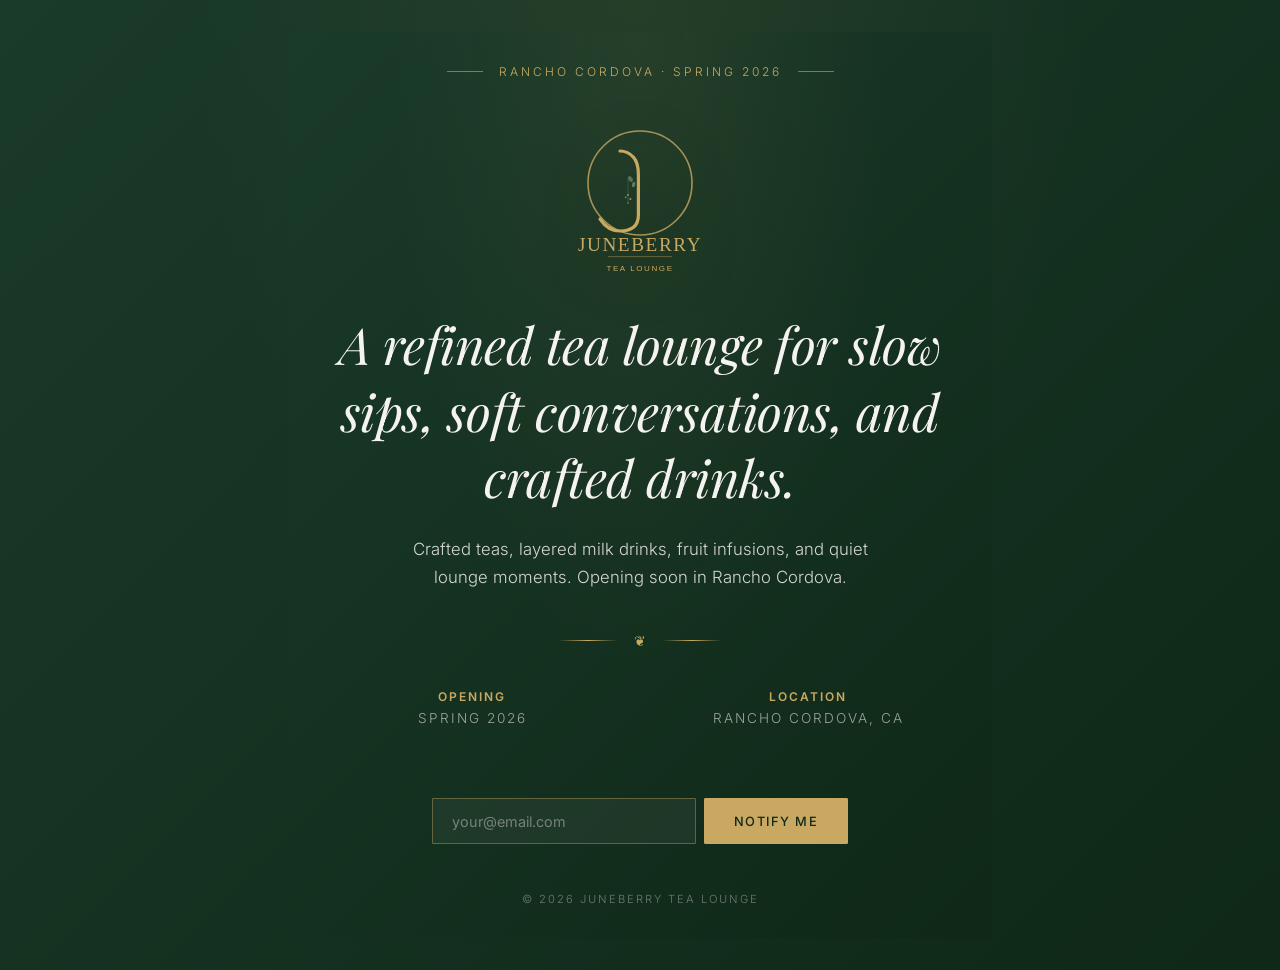
==== commit 2e2b4e2b: "Restructure: move site into /test/ behind password gate - Move index.html, order.html, styles.css, s" ====
--- a/index.html
+++ b/index.html
@@ -3,510 +3,188 @@
 <head>
     <meta charset="UTF-8">
     <meta name="viewport" content="width=device-width, initial-scale=1.0">
-    <title>Juneberry Tea Lounge — A Refined Tea Lounge in Rancho Cordova</title>
-    <meta name="description" content="Crafted teas, layered milk drinks, fruit infusions, and quiet lounge moments. Juneberry Tea Lounge — a neighborhood sanctuary for slow sips and soft conversations.">
+    <title>Juneberry Tea Lounge — Coming Soon</title>
+    <meta name="description" content="Juneberry Tea Lounge — a refined tea lounge for slow sips, soft conversations, and crafted drinks. Opening in Rancho Cordova, Spring 2026.">
+    <meta name="robots" content="noindex">
     <link href="https://fonts.googleapis.com/css2?family=Playfair+Display:ital,wght@0,400;0,500;0,600;0,700;1,400&family=Inter:wght@300;400;500;600&display=swap" rel="stylesheet">
-    <link rel="stylesheet" href="styles.css">
+    <style>
+        * { margin: 0; padding: 0; box-sizing: border-box; }
+        html, body {
+            min-height: 100vh;
+            font-family: 'Inter', -apple-system, BlinkMacSystemFont, sans-serif;
+            font-weight: 300;
+            color: #f5f3f0;
+            background:
+                radial-gradient(ellipse at top, rgba(201, 169, 97, 0.08) 0%, transparent 50%),
+                linear-gradient(135deg, #1a3a2a 0%, #0f2817 100%);
+            display: flex;
+            align-items: center;
+            justify-content: center;
+            padding: 2rem;
+            text-align: center;
+            overflow-x: hidden;
+        }
+        .container { max-width: 640px; }
+        .eyebrow {
+            display: flex;
+            align-items: center;
+            justify-content: center;
+            gap: 1rem;
+            margin-bottom: 2.5rem;
+        }
+        .eyebrow span {
+            width: 36px;
+            height: 1px;
+            background: #c9a961;
+            opacity: 0.6;
+        }
+        .eyebrow em {
+            font-style: normal;
+            font-size: 0.75rem;
+            letter-spacing: 3px;
+            text-transform: uppercase;
+            color: #c9a961;
+        }
+        .logo {
+            width: 160px;
+            height: auto;
+            margin: 0 auto 2rem;
+            display: block;
+            filter: drop-shadow(0 10px 30px rgba(0, 0, 0, 0.3));
+        }
+        h1 {
+            font-family: 'Playfair Display', Georgia, serif;
+            font-weight: 400;
+            font-style: italic;
+            font-size: clamp(2rem, 5vw, 3.2rem);
+            line-height: 1.3;
+            letter-spacing: -0.5px;
+            margin-bottom: 1.5rem;
+        }
+        p {
+            font-size: 1.05rem;
+            line-height: 1.7;
+            opacity: 0.85;
+            max-width: 480px;
+            margin: 0 auto 2.5rem;
+        }
+        .divider {
+            display: flex;
+            align-items: center;
+            justify-content: center;
+            gap: 1rem;
+            margin: 2.5rem 0;
+        }
+        .divider span {
+            width: 60px;
+            height: 1px;
+            background: linear-gradient(to right, transparent, #c9a961, transparent);
+        }
+        .divider em {
+            font-style: normal;
+            color: #c9a961;
+            font-size: 0.9rem;
+        }
+        .details {
+            font-size: 0.85rem;
+            letter-spacing: 2px;
+            text-transform: uppercase;
+            color: rgba(245, 243, 240, 0.6);
+            margin-bottom: 2.5rem;
+        }
+        .details strong {
+            display: block;
+            color: #c9a961;
+            font-size: 0.75rem;
+            font-weight: 600;
+            margin-bottom: 0.4rem;
+        }
+        .details-grid {
+            display: grid;
+            grid-template-columns: 1fr 1fr;
+            gap: 2rem;
+            margin-top: 2rem;
+            text-align: center;
+        }
+        @media (max-width: 480px) {
+            .details-grid { grid-template-columns: 1fr; gap: 1.5rem; }
+        }
+        .newsletter {
+            margin-top: 2rem;
+            display: flex;
+            gap: 0.5rem;
+            justify-content: center;
+            flex-wrap: wrap;
+        }
+        .newsletter input {
+            min-width: 220px;
+            padding: 0.85rem 1.2rem;
+            border: 1px solid rgba(201, 169, 97, 0.4);
+            background: rgba(255, 255, 255, 0.05);
+            color: #f5f3f0;
+            font-family: inherit;
+            font-size: 0.9rem;
+            border-radius: 1px;
+        }
+        .newsletter input::placeholder { color: rgba(245, 243, 240, 0.4); }
+        .newsletter input:focus { outline: none; border-color: #c9a961; }
+        .newsletter button {
+            padding: 0.85rem 1.8rem;
+            border: 1.5px solid #c9a961;
+            background: #c9a961;
+            color: #0f2817;
+            font-family: inherit;
+            font-size: 0.8rem;
+            font-weight: 500;
+            letter-spacing: 1.5px;
+            text-transform: uppercase;
+            cursor: pointer;
+            border-radius: 1px;
+            transition: all 0.3s ease;
+        }
+        .newsletter button:hover { background: #d4b876; border-color: #d4b876; }
+        .footer {
+            margin-top: 3rem;
+            font-size: 0.7rem;
+            letter-spacing: 2px;
+            text-transform: uppercase;
+            color: rgba(245, 243, 240, 0.4);
+        }
+    </style>
 </head>
 <body>
+    <div class="container">
+        <div class="eyebrow">
+            <span></span><em>Rancho Cordova &middot; Spring 2026</em><span></span>
+        </div>
 
-    <!-- ANNOUNCEMENT BAR -->
-    <!-- CUSTOMIZATION POINT: Update or remove announcement message -->
-    <div class="announcement-bar">
-        <div class="announcement-content">
-            <span class="announcement-dot"></span>
-            <span>Now accepting online orders for pickup</span>
-            <a href="order.html" class="announcement-link">Order Now &rarr;</a>
-        </div>
-    </div>
+        <!-- CUSTOMIZATION POINT: Replace with hosted logo URL or local /test/logo-dark.svg path -->
+        <img src="test/logo-dark.svg" alt="Juneberry Tea Lounge" class="logo">
 
-    <!-- NAVIGATION / HEADER -->
-    <header class="header">
-        <nav class="navbar">
-            <a href="#" class="nav-logo">
-                <img src="logo-light.svg" alt="Juneberry Tea Lounge" class="logo-img">
-            </a>
-            <ul class="nav-menu">
-                <li><a href="#menu">Menu</a></li>
-                <li><a href="#story">Our Story</a></li>
-                <li><a href="#experience">Experience</a></li>
-                <li><a href="#visit">Visit</a></li>
-                <li><a href="order.html" class="nav-cta">Order</a></li>
-            </ul>
-            <!-- Open status indicator -->
-            <div class="nav-status">
-                <span class="status-dot" id="statusDot"></span>
-                <span id="statusText">Open Now</span>
+        <h1>A refined tea lounge for slow sips, soft conversations, and crafted drinks.</h1>
+
+        <p>Crafted teas, layered milk drinks, fruit infusions, and quiet lounge moments. Opening soon in Rancho Cordova.</p>
+
+        <div class="divider"><span></span><em>&#x2766;</em><span></span></div>
+
+        <div class="details-grid">
+            <div class="details">
+                <strong>Opening</strong>
+                Spring 2026
             </div>
-        </nav>
-    </header>
-
-    <!-- HERO SECTION -->
-    <section class="hero">
-        <!-- Botanical decorative elements -->
-        <svg class="hero-botanical hero-botanical-left" viewBox="0 0 100 200" xmlns="http://www.w3.org/2000/svg">
-            <path d="M 50 10 Q 30 50 40 100 Q 50 150 30 190" stroke="#c9a961" stroke-width="0.8" fill="none" opacity="0.4"/>
-            <ellipse cx="35" cy="60" rx="4" ry="10" fill="#c9a961" opacity="0.3" transform="rotate(-30 35 60)"/>
-            <ellipse cx="45" cy="90" rx="4" ry="10" fill="#c9a961" opacity="0.3" transform="rotate(20 45 90)"/>
-            <ellipse cx="33" cy="130" rx="4" ry="10" fill="#c9a961" opacity="0.3" transform="rotate(-15 33 130)"/>
-        </svg>
-        <svg class="hero-botanical hero-botanical-right" viewBox="0 0 100 200" xmlns="http://www.w3.org/2000/svg">
-            <path d="M 50 10 Q 70 50 60 100 Q 50 150 70 190" stroke="#c9a961" stroke-width="0.8" fill="none" opacity="0.4"/>
-            <ellipse cx="65" cy="60" rx="4" ry="10" fill="#c9a961" opacity="0.3" transform="rotate(30 65 60)"/>
-            <ellipse cx="55" cy="90" rx="4" ry="10" fill="#c9a961" opacity="0.3" transform="rotate(-20 55 90)"/>
-            <ellipse cx="67" cy="130" rx="4" ry="10" fill="#c9a961" opacity="0.3" transform="rotate(15 67 130)"/>
-        </svg>
-
-        <div class="hero-content">
-            <div class="hero-eyebrow">
-                <span class="eyebrow-line"></span>
-                <span class="eyebrow-text">Rancho Cordova · Est. 2026</span>
-                <span class="eyebrow-line"></span>
-            </div>
-
-            <div class="hero-logo-large">
-                <img src="logo-dark.svg" alt="Juneberry" class="logo-large">
-            </div>
-
-            <h1 class="hero-title">A refined tea lounge for slow sips, soft conversations, and crafted drinks.</h1>
-            <p class="hero-subtitle">Crafted teas, layered milk drinks, fruit infusions, and quiet lounge moments.</p>
-
-            <div class="hero-buttons">
-                <a href="order.html" class="btn btn-primary">Order Online</a>
-                <a href="#menu" class="btn btn-secondary">View Menu</a>
-            </div>
-
-            <div class="hero-scroll-hint">
-                <span>Scroll to explore</span>
-                <div class="scroll-line"></div>
+            <div class="details">
+                <strong>Location</strong>
+                Rancho Cordova, CA
             </div>
         </div>
-    </section>
 
-    <!-- FEATURED DRINK SECTION -->
-    <section class="featured-section">
-        <div class="container">
-            <div class="section-label">
-                <span class="label-number">01</span>
-                <span class="label-divider"></span>
-                <span class="label-text">Drink of the Season</span>
-            </div>
+        <!-- CUSTOMIZATION POINT: Replace with a real newsletter handler (Mailchimp, ConvertKit, etc.) -->
+        <form class="newsletter" onsubmit="event.preventDefault(); this.querySelector('input').value=''; this.querySelector('button').textContent='Thank you'; setTimeout(()=>this.querySelector('button').textContent='Notify Me', 3000);">
+            <input type="email" placeholder="your@email.com" required>
+            <button type="submit">Notify Me</button>
+        </form>
 
-            <div class="featured-card">
-                <div class="featured-visual">
-                    <!-- CSS-drawn teacup/drink visual -->
-                    <div class="drink-vessel jasmine-featured">
-                        <div class="vessel-liquid"></div>
-                        <div class="vessel-foam"></div>
-                        <div class="vessel-steam"></div>
-                    </div>
-                </div>
-                <div class="featured-text">
-                    <span class="featured-tag">Featured · Spring 2026</span>
-                    <h2 class="featured-name">Jasmine Petal &amp; Honey</h2>
-                    <p class="featured-description">
-                        Hand-picked jasmine flowers steeped slowly in soft spring water, layered with raw wildflower honey and finished with a whisper of steamed milk. A drink to be lingered over.
-                    </p>
-                    <div class="featured-meta">
-                        <div class="meta-item">
-                            <span class="meta-label">Notes</span>
-                            <span class="meta-value">Floral · Honeyed · Soft</span>
-                        </div>
-                        <div class="meta-item">
-                            <span class="meta-label">Best Served</span>
-                            <span class="meta-value">Warm · Afternoon</span>
-                        </div>
-                    </div>
-                    <a href="order.html" class="featured-cta">Order this drink &rarr;</a>
-                </div>
-            </div>
-        </div>
-    </section>
-
-    <!-- DIVIDER -->
-    <div class="gold-divider">
-        <span class="divider-ornament">&#x2766;</span>
+        <div class="footer">&copy; 2026 Juneberry Tea Lounge</div>
     </div>
-
-    <!-- SIGNATURE DRINKS SECTION -->
-    <section id="menu" class="drinks-section">
-        <div class="container">
-            <div class="section-label">
-                <span class="label-number">02</span>
-                <span class="label-divider"></span>
-                <span class="label-text">The Menu</span>
-            </div>
-
-            <div class="section-header">
-                <h2>Signature Drinks</h2>
-                <p class="section-intro">Handcrafted teas and thoughtful pairings, made to order.</p>
-            </div>
-
-            <!-- Category filter tabs (visual only for now) -->
-            <div class="menu-categories">
-                <button class="category-tab active">All</button>
-                <button class="category-tab">Milk Tea Classics</button>
-                <button class="category-tab">Fruit Refreshers</button>
-                <button class="category-tab">Matcha &amp; Specialty</button>
-                <button class="category-tab">Brown Sugar Series</button>
-            </div>
-
-            <div class="drinks-grid">
-                <!-- DRINK CARD 1 -->
-                <article class="drink-card" data-category="milk-tea">
-                    <div class="drink-visual">
-                        <div class="drink-vessel oolong">
-                            <div class="vessel-liquid"></div>
-                            <div class="vessel-foam"></div>
-                        </div>
-                    </div>
-                    <div class="drink-content">
-                        <p class="drink-category">Milk Tea Classics</p>
-                        <h3>Silken Oolong Milk</h3>
-                        <p class="drink-description">Premium roasted oolong with velvety steamed milk and a touch of brown sugar syrup.</p>
-                        <div class="drink-footer">
-                            <span class="drink-price">$6.50</span>
-                            <span class="drink-notes">Balanced · Aromatic</span>
-                        </div>
-                    </div>
-                </article>
-
-                <!-- DRINK CARD 2 -->
-                <article class="drink-card" data-category="fruit">
-                    <div class="drink-visual">
-                        <div class="drink-vessel stone-fruit">
-                            <div class="vessel-liquid"></div>
-                            <div class="vessel-ice"></div>
-                        </div>
-                    </div>
-                    <div class="drink-content">
-                        <p class="drink-category">Fruit Refreshers</p>
-                        <h3>Summer Stone Fruit</h3>
-                        <p class="drink-description">Chilled white tea infused with peach, apricot, and a whisper of vanilla.</p>
-                        <div class="drink-footer">
-                            <span class="drink-price">$6.75</span>
-                            <span class="drink-notes">Bright · Naturally Sweet</span>
-                        </div>
-                    </div>
-                </article>
-
-                <!-- DRINK CARD 3 -->
-                <article class="drink-card" data-category="matcha">
-                    <div class="drink-visual">
-                        <div class="drink-vessel matcha-drink">
-                            <div class="vessel-liquid"></div>
-                            <div class="vessel-foam"></div>
-                        </div>
-                    </div>
-                    <div class="drink-content">
-                        <p class="drink-category">Matcha &amp; Specialty</p>
-                        <h3>Ceremonial Matcha</h3>
-                        <p class="drink-description">Whisked Japanese matcha with warm milk and a gentle honey note.</p>
-                        <div class="drink-footer">
-                            <span class="drink-price">$7.25</span>
-                            <span class="drink-notes">Earthy · Ceremonial</span>
-                        </div>
-                    </div>
-                </article>
-
-                <!-- DRINK CARD 4 -->
-                <article class="drink-card" data-category="brown-sugar">
-                    <div class="drink-visual">
-                        <div class="drink-vessel brown-sugar-drink">
-                            <div class="vessel-liquid"></div>
-                            <div class="vessel-pearls"></div>
-                            <div class="vessel-foam"></div>
-                        </div>
-                    </div>
-                    <div class="drink-content">
-                        <p class="drink-category">Brown Sugar Series</p>
-                        <h3>Brown Sugar Pearl Milk</h3>
-                        <p class="drink-description">Smooth black tea, silky milk, and caramelized brown sugar pearls.</p>
-                        <div class="drink-footer">
-                            <span class="drink-price">$7.00</span>
-                            <span class="drink-notes">Rich · Indulgent</span>
-                        </div>
-                    </div>
-                </article>
-
-                <!-- DRINK CARD 5 -->
-                <article class="drink-card" data-category="matcha">
-                    <div class="drink-visual">
-                        <div class="drink-vessel taro-drink">
-                            <div class="vessel-liquid"></div>
-                            <div class="vessel-foam"></div>
-                        </div>
-                    </div>
-                    <div class="drink-content">
-                        <p class="drink-category">Matcha &amp; Specialty</p>
-                        <h3>Taro Dream Latte</h3>
-                        <p class="drink-description">Luxurious taro with creamy milk and a dusting of taro powder.</p>
-                        <div class="drink-footer">
-                            <span class="drink-price">$6.95</span>
-                            <span class="drink-notes">Earthy · Luxe</span>
-                        </div>
-                    </div>
-                </article>
-
-                <!-- DRINK CARD 6 -->
-                <article class="drink-card" data-category="milk-tea">
-                    <div class="drink-visual">
-                        <div class="drink-vessel jasmine-drink">
-                            <div class="vessel-liquid"></div>
-                            <div class="vessel-foam"></div>
-                        </div>
-                    </div>
-                    <div class="drink-content">
-                        <p class="drink-category">Milk Tea Classics</p>
-                        <h3>Jasmine Petal Brew</h3>
-                        <p class="drink-description">Hand-picked jasmine flowers steeped with white tea. Floral, delicate, timeless.</p>
-                        <div class="drink-footer">
-                            <span class="drink-price">$6.25</span>
-                            <span class="drink-notes">Floral · Delicate</span>
-                        </div>
-                    </div>
-                </article>
-            </div>
-
-            <div class="menu-cta">
-                <a href="order.html" class="btn btn-outline">See Full Menu &amp; Order &rarr;</a>
-            </div>
-        </div>
-    </section>
-
-    <!-- OUR STORY SECTION -->
-    <section id="story" class="story-section">
-        <div class="container">
-            <div class="story-grid">
-                <div class="story-text">
-                    <div class="section-label">
-                        <span class="label-number">03</span>
-                        <span class="label-divider"></span>
-                        <span class="label-text">Our Story</span>
-                    </div>
-                    <h2>A neighborhood lounge, built around the cup.</h2>
-                    <p>
-                        Juneberry began as a quiet idea: that a great cup of tea deserves a place worthy of it. Not a counter to grab and go from, but a lounge to settle into.
-                    </p>
-                    <p>
-                        We named her after the juneberry tree — modest, generous, easy to overlook until you taste what it offers. That's the spirit we wanted in a tea lounge. Refined, but never precious. Considered, but always warm.
-                    </p>
-                </div>
-                <div class="story-quote">
-                    <blockquote>
-                        <p>"The best teas deserve the best setting &mdash; a place where craft meets comfort, and slowing down feels natural."</p>
-                        <cite>— Juneberry</cite>
-                    </blockquote>
-                </div>
-            </div>
-        </div>
-    </section>
-
-    <!-- THE LOUNGE EXPERIENCE SECTION -->
-    <section id="experience" class="experience-section">
-        <div class="container">
-            <div class="experience-content">
-                <div class="section-label section-label-light">
-                    <span class="label-number">04</span>
-                    <span class="label-divider"></span>
-                    <span class="label-text">The Experience</span>
-                </div>
-                <h2>The Lounge Experience</h2>
-                <p class="experience-text">
-                    Whether you're studying, meeting a friend, or simply taking an afternoon for yourself, our lounge is your backdrop. Warm lighting. Soft music. Comfortable seating. Wi-Fi that works. A space designed for people who like to take their time.
-                </p>
-                <div class="experience-pillars">
-                    <div class="pillar">
-                        <div class="pillar-icon">
-                            <svg viewBox="0 0 32 32" xmlns="http://www.w3.org/2000/svg" fill="none" stroke="currentColor" stroke-width="1.2">
-                                <path d="M8 12 L8 22 Q8 26 12 26 L20 26 Q24 26 24 22 L24 12 Z"/>
-                                <path d="M24 14 L28 14 Q30 14 30 16 L30 18 Q30 20 28 20 L24 20"/>
-                                <path d="M12 8 Q14 6 12 4 M16 8 Q18 6 16 4 M20 8 Q22 6 20 4"/>
-                            </svg>
-                        </div>
-                        <h4>Craft</h4>
-                        <p>Each drink made to order, by hand, with premium ingredients and thoughtful technique.</p>
-                    </div>
-                    <div class="pillar">
-                        <div class="pillar-icon">
-                            <svg viewBox="0 0 32 32" xmlns="http://www.w3.org/2000/svg" fill="none" stroke="currentColor" stroke-width="1.2">
-                                <path d="M4 24 L4 14 Q4 12 6 12 L26 12 Q28 12 28 14 L28 24"/>
-                                <path d="M2 24 L30 24"/>
-                                <path d="M8 12 L8 8 Q8 6 10 6 L22 6 Q24 6 24 8 L24 12"/>
-                            </svg>
-                        </div>
-                        <h4>Comfort</h4>
-                        <p>An inviting lounge designed for conversation, study, and lingering afternoons.</p>
-                    </div>
-                    <div class="pillar">
-                        <div class="pillar-icon">
-                            <svg viewBox="0 0 32 32" xmlns="http://www.w3.org/2000/svg" fill="none" stroke="currentColor" stroke-width="1.2">
-                                <circle cx="11" cy="13" r="4"/>
-                                <circle cx="21" cy="13" r="4"/>
-                                <path d="M4 26 Q4 20 11 20 Q18 20 18 26"/>
-                                <path d="M14 26 Q14 20 21 20 Q28 20 28 26"/>
-                            </svg>
-                        </div>
-                        <h4>Community</h4>
-                        <p>A gathering place for tea lovers, students, and neighbors who value quality and quiet.</p>
-                    </div>
-                </div>
-            </div>
-        </div>
-    </section>
-
-    <!-- DIVIDER -->
-    <div class="gold-divider dark-divider">
-        <span class="divider-ornament">&#x2766;</span>
-    </div>
-
-    <!-- CRAFT & INGREDIENTS SECTION -->
-    <section class="craft-section">
-        <div class="container">
-            <div class="craft-content">
-                <div class="section-label">
-                    <span class="label-number">05</span>
-                    <span class="label-divider"></span>
-                    <span class="label-text">Our Craft</span>
-                </div>
-                <p class="craft-statement">Premium teas. Real fruit.<br>Thoughtful pairings. Made to order.</p>
-                <p class="craft-description">
-                    We source the finest loose-leaf teas from tea regions across Asia, select fresh fruit daily, and craft each drink with intention. No shortcuts. No instant powders. Just excellent tea, prepared thoughtfully.
-                </p>
-                <div class="craft-stats">
-                    <div class="stat">
-                        <span class="stat-number">12+</span>
-                        <span class="stat-label">Tea origins</span>
-                    </div>
-                    <div class="stat">
-                        <span class="stat-number">100%</span>
-                        <span class="stat-label">Real ingredients</span>
-                    </div>
-                    <div class="stat">
-                        <span class="stat-number">0</span>
-                        <span class="stat-label">Instant powders</span>
-                    </div>
-                </div>
-            </div>
-        </div>
-    </section>
-
-    <!-- VISIT US SECTION -->
-    <section id="visit" class="visit-section">
-        <div class="container">
-            <div class="section-label">
-                <span class="label-number">06</span>
-                <span class="label-divider"></span>
-                <span class="label-text">Visit</span>
-            </div>
-            <h2>Find Us</h2>
-            <div class="visit-content">
-                <div class="visit-info">
-                    <div class="info-block">
-                        <h3>Location</h3>
-                        <!-- CUSTOMIZATION POINT: Replace with actual address -->
-                        <p>Near Raley's Shopping Center<br>Rancho Cordova, CA 95670</p>
-                        <a href="#" class="info-link">Get directions &rarr;</a>
-                    </div>
-                    <div class="info-block">
-                        <h3>Hours</h3>
-                        <!-- CUSTOMIZATION POINT: Replace with actual hours -->
-                        <p>
-                            Mon – Fri <span class="hours-time">8am – 7pm</span><br>
-                            Sat – Sun <span class="hours-time">10am – 6pm</span>
-                        </p>
-                    </div>
-                    <div class="info-block">
-                        <h3>Contact</h3>
-                        <!-- CUSTOMIZATION POINT: Replace with actual phone/email -->
-                        <p>
-                            <a href="tel:+19165551234">(916) 555-1234</a><br>
-                            <a href="mailto:hello@juneberrytea.com">hello@juneberrytea.com</a>
-                        </p>
-                    </div>
-                </div>
-                <div class="visit-map">
-                    <!-- CUSTOMIZATION POINT: Replace with actual Google Maps embed -->
-                    <div class="map-placeholder">
-                        <svg viewBox="0 0 32 32" xmlns="http://www.w3.org/2000/svg" fill="none" stroke="currentColor" stroke-width="1.2">
-                            <path d="M16 28 Q8 18 8 12 Q8 6 16 6 Q24 6 24 12 Q24 18 16 28 Z"/>
-                            <circle cx="16" cy="12" r="3"/>
-                        </svg>
-                        <p>Map coming soon</p>
-                        <span class="map-subtitle">Embed Google Maps here</span>
-                    </div>
-                </div>
-            </div>
-        </div>
-    </section>
-
-    <!-- NEWSLETTER SECTION -->
-    <section class="newsletter-section">
-        <div class="container">
-            <div class="newsletter-content">
-                <div class="newsletter-text">
-                    <h3>Stay close.</h3>
-                    <p>Seasonal menus, opening news, and the occasional quiet moment &mdash; delivered with care.</p>
-                </div>
-                <form class="newsletter-form" onsubmit="event.preventDefault(); alert('Thank you for subscribing! (mockup)');">
-                    <input type="email" placeholder="your@email.com" required class="newsletter-input">
-                    <button type="submit" class="btn btn-primary newsletter-btn">Subscribe</button>
-                </form>
-            </div>
-        </div>
-    </section>
-
-    <!-- FOOTER -->
-    <footer class="footer">
-        <div class="container">
-            <div class="footer-grid">
-                <div class="footer-brand">
-                    <img src="logo-light.svg" alt="Juneberry" class="footer-logo-img">
-                    <p class="footer-tagline">A refined tea lounge for slow sips and soft conversations.</p>
-                </div>
-
-                <div class="footer-col">
-                    <h5>Menu</h5>
-                    <ul>
-                        <li><a href="#menu">Signature Drinks</a></li>
-                        <li><a href="order.html">Order Online</a></li>
-                        <li><a href="#">Seasonal Specials</a></li>
-                    </ul>
-                </div>
-
-                <div class="footer-col">
-                    <h5>Visit</h5>
-                    <ul>
-                        <li><a href="#visit">Location</a></li>
-                        <li><a href="#visit">Hours</a></li>
-                        <li><a href="#">Reserve a Table</a></li>
-                    </ul>
-                </div>
-
-                <div class="footer-col">
-                    <h5>Connect</h5>
-                    <ul>
-                        <li><a href="#" class="social-link">Instagram</a></li>
-                        <li><a href="#" class="social-link">Facebook</a></li>
-                        <li><a href="#" class="social-link">TikTok</a></li>
-                    </ul>
-                </div>
-            </div>
-
-            <div class="footer-bottom">
-                <!-- CUSTOMIZATION POINT: Update year and business name as needed -->
-                <p>&copy; <span id="footerYear">2026</span> Juneberry Tea Lounge. All rights reserved.</p>
-                <div class="footer-legal">
-                    <a href="#">Privacy</a>
-                    <span class="legal-divider">·</span>
-                    <a href="#">Terms</a>
-                    <span class="legal-divider">·</span>
-                    <a href="#">Accessibility</a>
-                </div>
-            </div>
-        </div>
-    </footer>
-
-    <script src="script.js"></script>
 </body>
 </html>
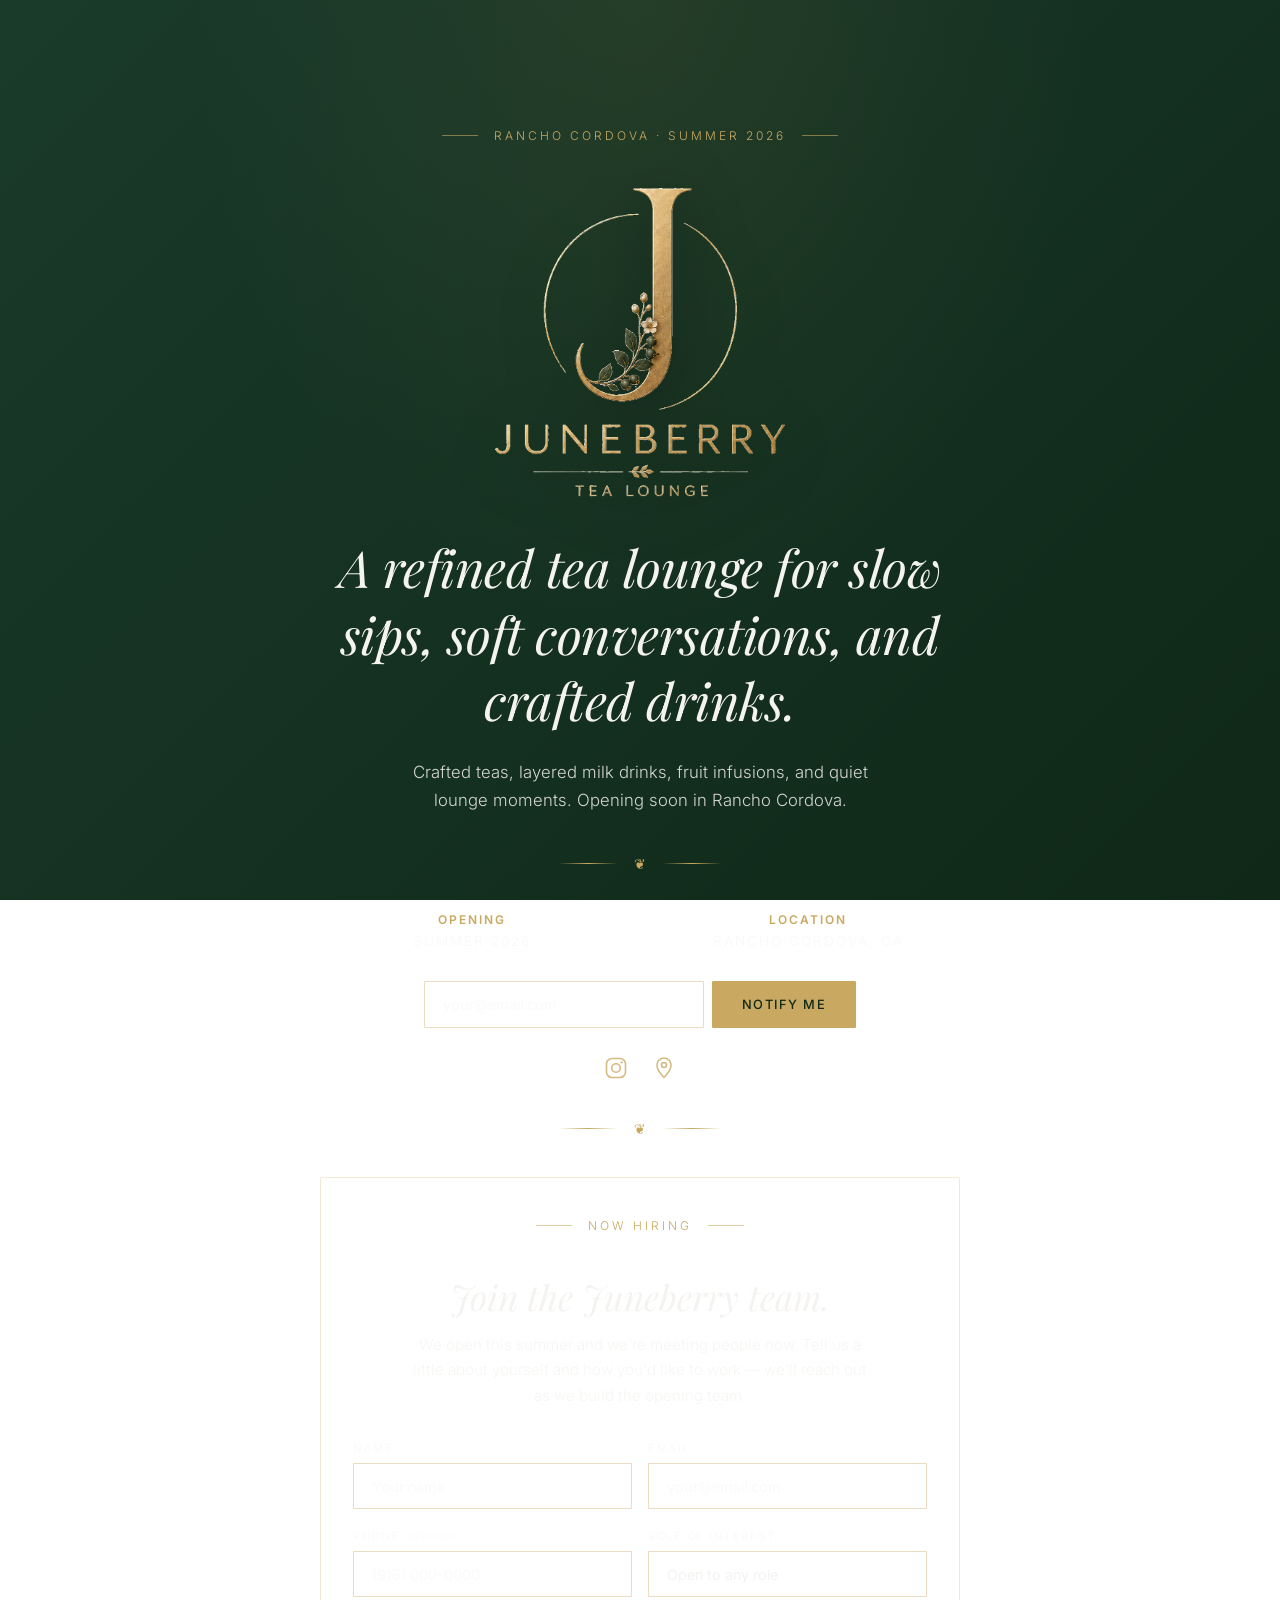
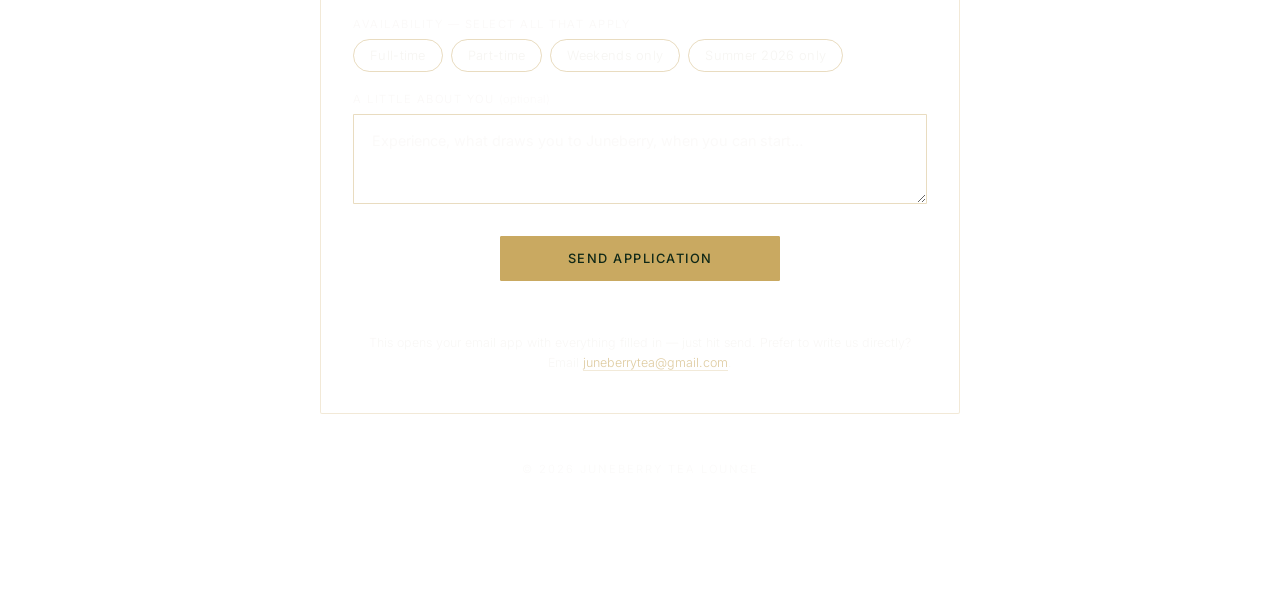
==== commit a2dfec92: "Refresh Coming Soon page: Summer 2026, hiring, real logo, SEO - Opening updated to Summer 2026 (eyeb" ====
--- a/index.html
+++ b/index.html
@@ -3,9 +3,30 @@
 <head>
     <meta charset="UTF-8">
     <meta name="viewport" content="width=device-width, initial-scale=1.0">
-    <title>Juneberry Tea Lounge — Coming Soon</title>
-    <meta name="description" content="Juneberry Tea Lounge — a refined tea lounge for slow sips, soft conversations, and crafted drinks. Opening in Rancho Cordova, Spring 2026.">
-    <meta name="robots" content="noindex">
+    <title>Juneberry Tea Lounge — Opening Summer 2026 in Rancho Cordova</title>
+    <meta name="description" content="Juneberry Tea Lounge — a refined tea lounge for slow sips, soft conversations, and crafted drinks. Opening in Rancho Cordova, Summer 2026. Now hiring.">
+
+    <!-- Favicon -->
+    <link rel="icon" type="image/svg+xml" href="/favicon.svg">
+    <link rel="apple-touch-icon" href="/favicon.svg">
+
+    <!-- Open Graph (link previews on iMessage, Instagram, Facebook, Slack, etc.) -->
+    <meta property="og:type" content="website">
+    <meta property="og:site_name" content="Juneberry Tea Lounge">
+    <meta property="og:title" content="Juneberry Tea Lounge — Opening Summer 2026">
+    <meta property="og:description" content="A refined tea lounge for slow sips, soft conversations, and crafted drinks. Opening in Rancho Cordova, Summer 2026. Now hiring.">
+    <meta property="og:url" content="https://juneberrytealounge.com/">
+    <meta property="og:image" content="https://juneberrytealounge.com/og-image.png">
+    <meta property="og:image:type" content="image/png">
+    <meta property="og:image:width" content="1200">
+    <meta property="og:image:height" content="630">
+
+    <!-- Twitter / X card -->
+    <meta name="twitter:card" content="summary_large_image">
+    <meta name="twitter:title" content="Juneberry Tea Lounge — Opening Summer 2026">
+    <meta name="twitter:description" content="A refined tea lounge for slow sips, soft conversations, and crafted drinks. Opening in Rancho Cordova, Summer 2026. Now hiring.">
+    <meta name="twitter:image" content="https://juneberrytealounge.com/og-image.png">
+
     <link href="https://fonts.googleapis.com/css2?family=Playfair+Display:ital,wght@0,400;0,500;0,600;0,700;1,400&family=Inter:wght@300;400;500;600&display=swap" rel="stylesheet">
     <style>
         * { margin: 0; padding: 0; box-sizing: border-box; }
@@ -17,14 +38,15 @@
             background:
                 radial-gradient(ellipse at top, rgba(201, 169, 97, 0.08) 0%, transparent 50%),
                 linear-gradient(135deg, #1a3a2a 0%, #0f2817 100%);
+            background-attachment: fixed;
             display: flex;
             align-items: center;
             justify-content: center;
-            padding: 2rem;
+            padding: 4rem 2rem;
             text-align: center;
             overflow-x: hidden;
         }
-        .container { max-width: 640px; }
+        .container { max-width: 640px; width: 100%; }
         .eyebrow {
             display: flex;
             align-items: center;
@@ -45,12 +67,13 @@
             text-transform: uppercase;
             color: #c9a961;
         }
-        .logo {
-            width: 160px;
+        .hero-logo {
+            width: 300px;
+            max-width: 78%;
             height: auto;
+            display: block;
             margin: 0 auto 2rem;
-            display: block;
-            filter: drop-shadow(0 10px 30px rgba(0, 0, 0, 0.3));
+            filter: drop-shadow(0 12px 30px rgba(0, 0, 0, 0.35));
         }
         h1 {
             font-family: 'Playfair Display', Georgia, serif;
@@ -61,7 +84,7 @@
             letter-spacing: -0.5px;
             margin-bottom: 1.5rem;
         }
-        p {
+        .lede {
             font-size: 1.05rem;
             line-height: 1.7;
             opacity: 0.85;
@@ -90,7 +113,6 @@
             letter-spacing: 2px;
             text-transform: uppercase;
             color: rgba(245, 243, 240, 0.6);
-            margin-bottom: 2.5rem;
         }
         .details strong {
             display: block;
@@ -109,16 +131,24 @@
         @media (max-width: 480px) {
             .details-grid { grid-template-columns: 1fr; gap: 1.5rem; }
         }
-        .newsletter {
-            margin-top: 2rem;
-            display: flex;
-            gap: 0.5rem;
-            justify-content: center;
-            flex-wrap: wrap;
-        }
-        .newsletter input {
-            min-width: 220px;
-            padding: 0.85rem 1.2rem;
+
+        /* ===== Shared form controls ===== */
+        .field-label {
+            display: block;
+            text-align: left;
+            font-size: 0.7rem;
+            letter-spacing: 1.5px;
+            text-transform: uppercase;
+            color: rgba(245, 243, 240, 0.55);
+            margin-bottom: 0.5rem;
+        }
+        input[type="email"],
+        input[type="text"],
+        input[type="tel"],
+        select,
+        textarea {
+            width: 100%;
+            padding: 0.85rem 1.1rem;
             border: 1px solid rgba(201, 169, 97, 0.4);
             background: rgba(255, 255, 255, 0.05);
             color: #f5f3f0;
@@ -126,9 +156,16 @@
             font-size: 0.9rem;
             border-radius: 1px;
         }
-        .newsletter input::placeholder { color: rgba(245, 243, 240, 0.4); }
-        .newsletter input:focus { outline: none; border-color: #c9a961; }
-        .newsletter button {
+        textarea { resize: vertical; min-height: 90px; line-height: 1.6; }
+        select { appearance: none; -webkit-appearance: none; cursor: pointer; }
+        select option { color: #0f2817; }
+        input::placeholder, textarea::placeholder { color: rgba(245, 243, 240, 0.4); }
+        input:focus, select:focus, textarea:focus {
+            outline: none;
+            border-color: #c9a961;
+            background: rgba(255, 255, 255, 0.08);
+        }
+        .btn-gold {
             padding: 0.85rem 1.8rem;
             border: 1.5px solid #c9a961;
             background: #c9a961;
@@ -142,7 +179,115 @@
             border-radius: 1px;
             transition: all 0.3s ease;
         }
-        .newsletter button:hover { background: #d4b876; border-color: #d4b876; }
+        .btn-gold:hover { background: #d4b876; border-color: #d4b876; }
+
+        /* ===== Newsletter ===== */
+        .newsletter {
+            margin-top: 2rem;
+            display: flex;
+            gap: 0.5rem;
+            justify-content: center;
+            flex-wrap: wrap;
+        }
+        .newsletter input { min-width: 220px; flex: 0 1 280px; }
+        .newsletter button { white-space: nowrap; }
+
+        /* ===== Social / find us ===== */
+        .social {
+            margin-top: 1.75rem;
+            display: flex;
+            align-items: center;
+            justify-content: center;
+            gap: 1.5rem;
+        }
+        .social a {
+            display: inline-flex;
+            align-items: center;
+            justify-content: center;
+            color: #c9a961;
+            opacity: 0.8;
+            transition: opacity 0.25s ease, transform 0.25s ease;
+        }
+        .social a:hover { opacity: 1; transform: translateY(-2px); }
+        .social svg { display: block; }
+
+        /* ===== Join the Team ===== */
+        .hire {
+            margin-top: 1rem;
+            padding: 2.5rem 2rem;
+            border: 1px solid rgba(201, 169, 97, 0.25);
+            border-radius: 2px;
+            background: rgba(255, 255, 255, 0.025);
+            text-align: center;
+        }
+        .hire h2 {
+            font-family: 'Playfair Display', Georgia, serif;
+            font-weight: 400;
+            font-style: italic;
+            font-size: clamp(1.6rem, 4vw, 2.2rem);
+            margin-bottom: 0.75rem;
+        }
+        .hire-intro {
+            font-size: 0.95rem;
+            line-height: 1.7;
+            opacity: 0.8;
+            max-width: 460px;
+            margin: 0 auto 2rem;
+        }
+        .hire-form { display: grid; gap: 1.25rem; text-align: left; }
+        .field-row {
+            display: grid;
+            grid-template-columns: 1fr 1fr;
+            gap: 1rem;
+        }
+        @media (max-width: 520px) {
+            .field-row { grid-template-columns: 1fr; }
+        }
+        .label-soft { text-transform: none; letter-spacing: 0; opacity: 0.6; }
+        .pills { display: flex; flex-wrap: wrap; gap: 0.5rem; }
+        .pill { position: relative; cursor: pointer; }
+        .pill input {
+            position: absolute;
+            opacity: 0;
+            width: 0;
+            height: 0;
+        }
+        .pill span {
+            display: inline-block;
+            padding: 0.5rem 1rem;
+            border: 1px solid rgba(201, 169, 97, 0.4);
+            border-radius: 999px;
+            font-size: 0.8rem;
+            letter-spacing: 0.3px;
+            color: rgba(245, 243, 240, 0.85);
+            transition: all 0.25s ease;
+        }
+        .pill:hover span { border-color: #c9a961; }
+        .pill input:checked + span {
+            background: #c9a961;
+            border-color: #c9a961;
+            color: #0f2817;
+            font-weight: 500;
+        }
+        .pill input:focus-visible + span { outline: 2px solid #c9a961; outline-offset: 2px; }
+        .hire-submit { display: flex; justify-content: center; margin-top: 0.5rem; }
+        .hire-submit .btn-gold { width: 100%; max-width: 280px; }
+        .form-note {
+            font-size: 0.78rem;
+            line-height: 1.6;
+            opacity: 0.6;
+            margin-top: 1.25rem;
+        }
+        .form-note a { color: #c9a961; text-decoration: none; border-bottom: 1px solid rgba(201,169,97,0.4); }
+        .form-note a:hover { border-bottom-color: #c9a961; }
+        .form-status {
+            min-height: 1.2em;
+            margin-top: 1rem;
+            font-size: 0.85rem;
+            color: #c9a961;
+            letter-spacing: 0.3px;
+        }
+
         .footer {
             margin-top: 3rem;
             font-size: 0.7rem;
@@ -155,22 +300,21 @@
 <body>
     <div class="container">
         <div class="eyebrow">
-            <span></span><em>Rancho Cordova &middot; Spring 2026</em><span></span>
+            <span></span><em>Rancho Cordova &middot; Summer 2026</em><span></span>
         </div>
 
-        <!-- CUSTOMIZATION POINT: Replace with hosted logo URL or local /test/logo-dark.svg path -->
-        <img src="test/logo-dark.svg" alt="Juneberry Tea Lounge" class="logo">
+        <img src="logo.png" alt="Juneberry Tea Lounge" class="hero-logo">
 
         <h1>A refined tea lounge for slow sips, soft conversations, and crafted drinks.</h1>
 
-        <p>Crafted teas, layered milk drinks, fruit infusions, and quiet lounge moments. Opening soon in Rancho Cordova.</p>
+        <p class="lede">Crafted teas, layered milk drinks, fruit infusions, and quiet lounge moments. Opening soon in Rancho Cordova.</p>
 
         <div class="divider"><span></span><em>&#x2766;</em><span></span></div>
 
         <div class="details-grid">
             <div class="details">
                 <strong>Opening</strong>
-                Spring 2026
+                Summer 2026
             </div>
             <div class="details">
                 <strong>Location</strong>
@@ -178,13 +322,149 @@
             </div>
         </div>
 
-        <!-- CUSTOMIZATION POINT: Replace with a real newsletter handler (Mailchimp, ConvertKit, etc.) -->
-        <form class="newsletter" onsubmit="event.preventDefault(); this.querySelector('input').value=''; this.querySelector('button').textContent='Thank you'; setTimeout(()=>this.querySelector('button').textContent='Notify Me', 3000);">
-            <input type="email" placeholder="your@email.com" required>
-            <button type="submit">Notify Me</button>
+        <!-- Notify-me capture via email (no backend). UPGRADE PATH: swap onsubmit for a
+             Formspree/Mailchimp endpoint for one-click capture without opening a mail app. -->
+        <form class="newsletter" onsubmit="return notifyMe(event)">
+            <input type="email" id="notifyEmail" placeholder="your@email.com" aria-label="Email address" required>
+            <button type="submit" class="btn-gold">Notify Me</button>
         </form>
+
+        <!-- Social / find us -->
+        <div class="social">
+            <a href="https://www.instagram.com/juneberrytealounge/" target="_blank" rel="noopener" aria-label="Juneberry on Instagram" title="Follow us on Instagram">
+                <svg viewBox="0 0 24 24" width="24" height="24" fill="none" stroke="currentColor" stroke-width="1.6">
+                    <rect x="2.5" y="2.5" width="19" height="19" rx="5.5"/>
+                    <circle cx="12" cy="12" r="4.3"/>
+                    <circle cx="17.6" cy="6.4" r="1.1" fill="currentColor" stroke="none"/>
+                </svg>
+            </a>
+            <a href="https://share.google/x7Yc6I1QVzMSBd4ZW" target="_blank" rel="noopener" aria-label="Find Juneberry on Google" title="Find us on Google">
+                <svg viewBox="0 0 24 24" width="24" height="24" fill="none" stroke="currentColor" stroke-width="1.6">
+                    <path d="M12 21.5s7-7.2 7-12.5a7 7 0 1 0-14 0c0 5.3 7 12.5 7 12.5z" stroke-linejoin="round"/>
+                    <circle cx="12" cy="9" r="2.5"/>
+                </svg>
+            </a>
+        </div>
+
+        <div class="divider"><span></span><em>&#x2766;</em><span></span></div>
+
+        <!-- ===== JOIN THE TEAM ===== -->
+        <section class="hire" id="join">
+            <div class="eyebrow">
+                <span></span><em>Now Hiring</em><span></span>
+            </div>
+            <h2>Join the Juneberry team.</h2>
+            <p class="hire-intro">We open this summer and we're meeting people now. Tell us a little about yourself and how you'd like to work &mdash; we'll reach out as we build the opening team.</p>
+
+            <form class="hire-form" id="hireForm" onsubmit="return submitApplication(event)">
+                <div class="field-row">
+                    <div>
+                        <label class="field-label" for="appName">Name</label>
+                        <input type="text" id="appName" name="name" placeholder="Your name" required>
+                    </div>
+                    <div>
+                        <label class="field-label" for="appEmail">Email</label>
+                        <input type="email" id="appEmail" name="email" placeholder="your@email.com" required>
+                    </div>
+                </div>
+
+                <div class="field-row">
+                    <div>
+                        <label class="field-label" for="appPhone">Phone <span class="label-soft">(optional)</span></label>
+                        <input type="tel" id="appPhone" name="phone" placeholder="(916) 000-0000">
+                    </div>
+                    <div>
+                        <label class="field-label" for="appPosition">Role of interest</label>
+                        <select id="appPosition" name="position">
+                            <option value="Open to any role">Open to any role</option>
+                            <option value="Barista / Tea Specialist">Barista / Tea Specialist</option>
+                            <option value="Shift Lead">Shift Lead</option>
+                            <option value="Kitchen & Food Prep">Kitchen &amp; Food Prep</option>
+                            <option value="Management">Management</option>
+                        </select>
+                    </div>
+                </div>
+
+                <div>
+                    <label class="field-label">Availability &mdash; select all that apply</label>
+                    <div class="pills">
+                        <label class="pill"><input type="checkbox" name="availability" value="Full-time"><span>Full-time</span></label>
+                        <label class="pill"><input type="checkbox" name="availability" value="Part-time"><span>Part-time</span></label>
+                        <label class="pill"><input type="checkbox" name="availability" value="Weekends only"><span>Weekends only</span></label>
+                        <label class="pill"><input type="checkbox" name="availability" value="Summer 2026 (seasonal) only"><span>Summer 2026 only</span></label>
+                    </div>
+                </div>
+
+                <div>
+                    <label class="field-label" for="appMessage">A little about you <span class="label-soft">(optional)</span></label>
+                    <textarea id="appMessage" name="message" placeholder="Experience, what draws you to Juneberry, when you can start&hellip;"></textarea>
+                </div>
+
+                <div class="hire-submit">
+                    <button type="submit" class="btn-gold">Send Application</button>
+                </div>
+            </form>
+
+            <div class="form-status" id="hireStatus" role="status" aria-live="polite"></div>
+            <p class="form-note">This opens your email app with everything filled in &mdash; just hit send. Prefer to write us directly? Email <a href="mailto:juneberrytea@gmail.com?subject=Job%20Interest%20%E2%80%94%20Juneberry%20Tea%20Lounge">juneberrytea@gmail.com</a>.</p>
+        </section>
 
         <div class="footer">&copy; 2026 Juneberry Tea Lounge</div>
     </div>
+
+    <script>
+        function notifyMe(e) {
+            e.preventDefault();
+            var email = document.getElementById('notifyEmail').value.trim();
+            var subject = 'Notify me when Juneberry opens';
+            var body = 'Please add me to the opening list:\n\n' + email;
+            window.location.href = 'mailto:juneberrytea@gmail.com'
+                + '?subject=' + encodeURIComponent(subject)
+                + '&body=' + encodeURIComponent(body);
+            var btn = e.target.querySelector('button');
+            if (btn) {
+                btn.textContent = 'Thank you';
+                setTimeout(function () { btn.textContent = 'Notify Me'; }, 3000);
+            }
+            return false;
+        }
+
+        function submitApplication(e) {
+            e.preventDefault();
+            var form = e.target;
+            var name = form.name.value.trim();
+            var email = form.email.value.trim();
+            var phone = form.phone.value.trim();
+            var position = form.position.value;
+            var availability = Array.prototype.slice
+                .call(form.querySelectorAll('input[name="availability"]:checked'))
+                .map(function (c) { return c.value; });
+            var message = form.message.value.trim();
+
+            var subject = 'Job Interest — ' + (name || 'Juneberry Applicant');
+            var lines = [
+                'Name: ' + name,
+                'Email: ' + email,
+                phone ? 'Phone: ' + phone : null,
+                'Role of interest: ' + position,
+                'Availability: ' + (availability.length ? availability.join(', ') : '(not specified)'),
+                '',
+                'About me:',
+                message || '(none provided)'
+            ].filter(function (l) { return l !== null; });
+
+            var mailto = 'mailto:juneberrytea@gmail.com'
+                + '?subject=' + encodeURIComponent(subject)
+                + '&body=' + encodeURIComponent(lines.join('\n'));
+
+            window.location.href = mailto;
+
+            var status = document.getElementById('hireStatus');
+            if (status) {
+                status.textContent = 'Opening your email app… if nothing happens, email juneberrytea@gmail.com directly.';
+            }
+            return false;
+        }
+    </script>
 </body>
 </html>
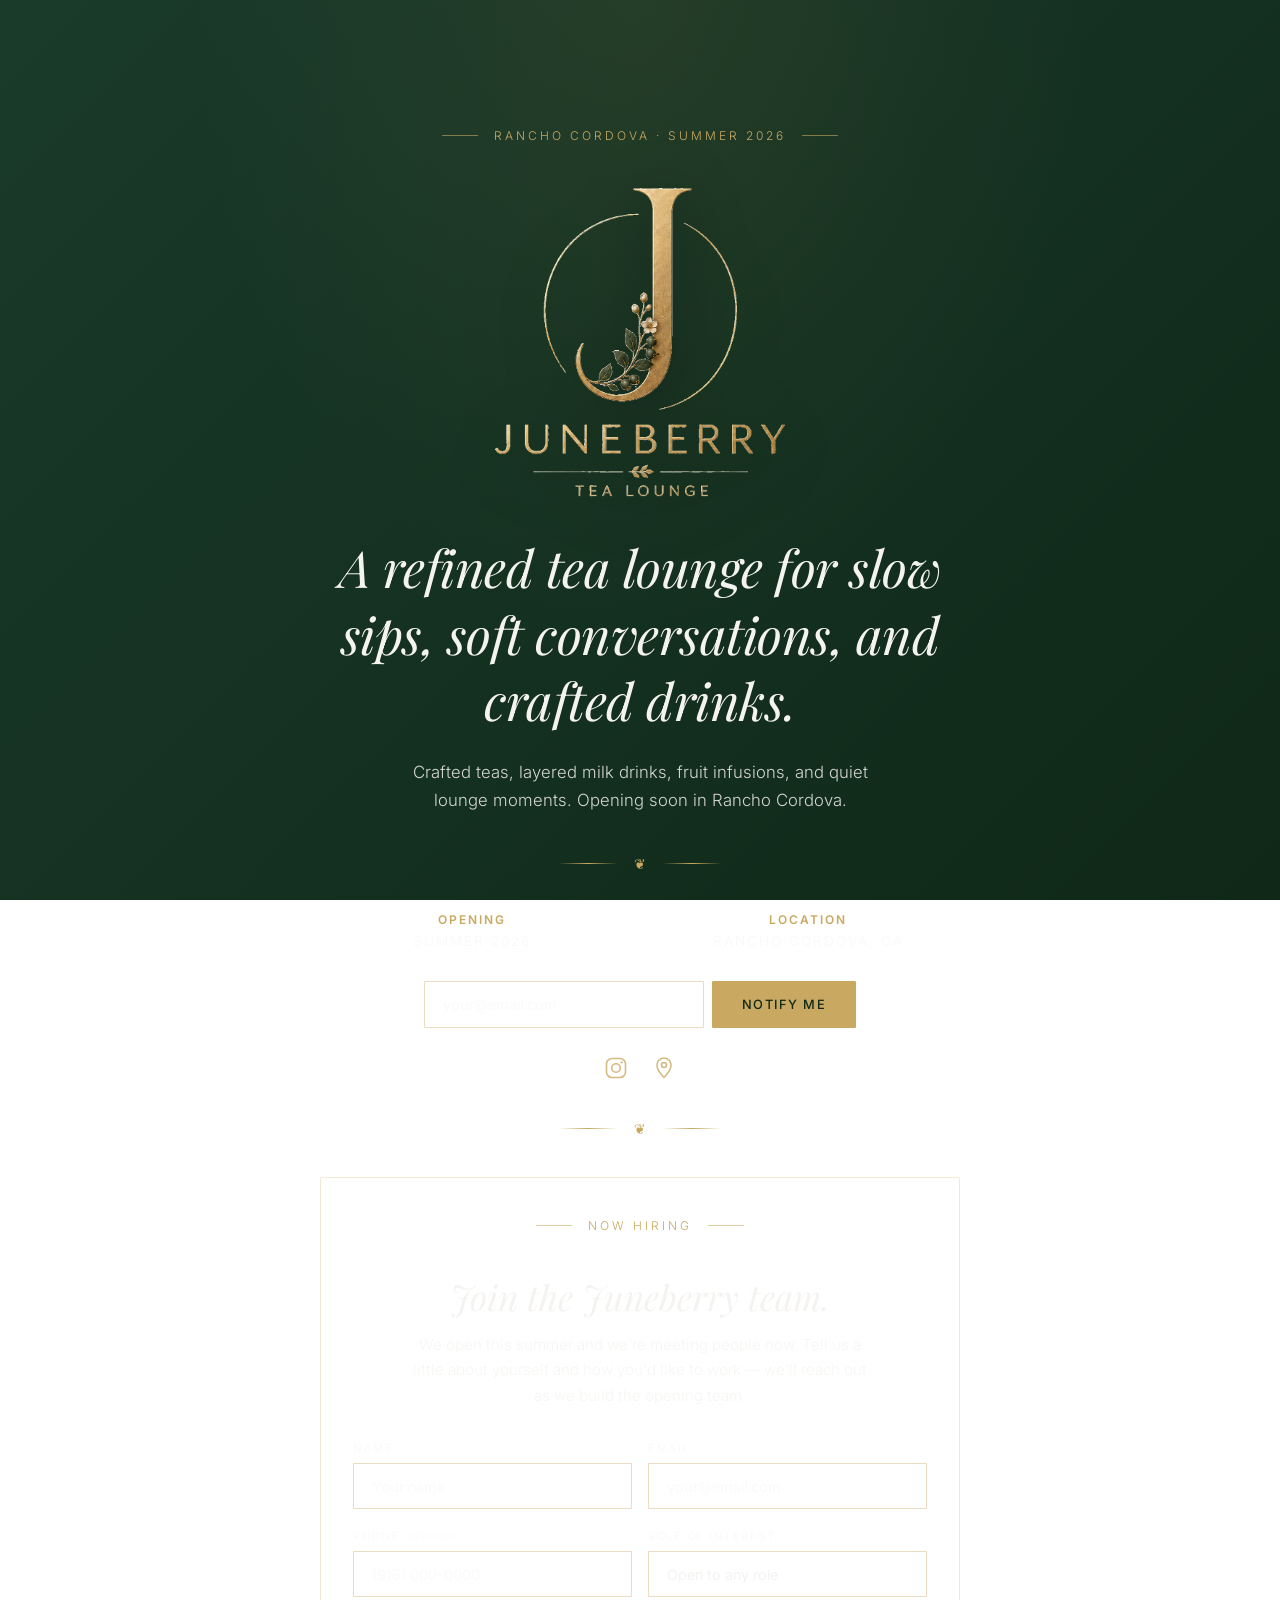
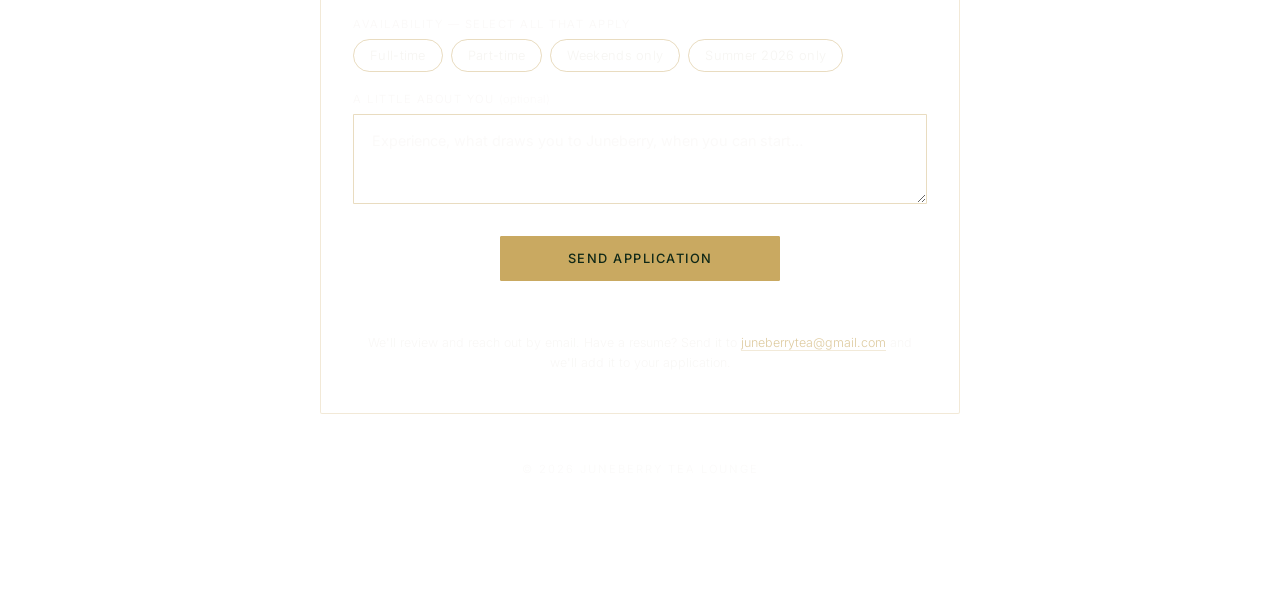
==== commit de99e771: "Fix job application form: replace mailto with Web3Forms submission The mailto-based form failed sile" ====
--- a/index.html
+++ b/index.html
@@ -159,6 +159,32 @@
         textarea { resize: vertical; min-height: 90px; line-height: 1.6; }
         select { appearance: none; -webkit-appearance: none; cursor: pointer; }
         select option { color: #0f2817; }
+        input[type="file"] {
+            width: 100%;
+            padding: 0.7rem 1.1rem;
+            border: 1px dashed rgba(201, 169, 97, 0.4);
+            background: rgba(255, 255, 255, 0.04);
+            color: rgba(245, 243, 240, 0.7);
+            font-family: inherit;
+            font-size: 0.82rem;
+            border-radius: 1px;
+            cursor: pointer;
+        }
+        input[type="file"]::file-selector-button {
+            margin-right: 1rem;
+            padding: 0.45rem 0.9rem;
+            border: 1px solid #c9a961;
+            background: transparent;
+            color: #c9a961;
+            font-family: inherit;
+            font-size: 0.72rem;
+            letter-spacing: 1px;
+            text-transform: uppercase;
+            border-radius: 1px;
+            cursor: pointer;
+            transition: all 0.25s ease;
+        }
+        input[type="file"]::file-selector-button:hover { background: rgba(201, 169, 97, 0.15); }
         input::placeholder, textarea::placeholder { color: rgba(245, 243, 240, 0.4); }
         input:focus, select:focus, textarea:focus {
             outline: none;
@@ -357,6 +383,10 @@
             <p class="hire-intro">We open this summer and we're meeting people now. Tell us a little about yourself and how you'd like to work &mdash; we'll reach out as we build the opening team.</p>
 
             <form class="hire-form" id="hireForm" onsubmit="return submitApplication(event)">
+                <input type="hidden" name="access_key" value="abda4397-74fb-4186-9144-c6f60db6c3f3">
+                <input type="hidden" name="subject" value="New Juneberry job application">
+                <input type="hidden" name="from_name" value="Juneberry Careers">
+                <input type="checkbox" name="botcheck" style="display:none" tabindex="-1" autocomplete="off" aria-hidden="true">
                 <div class="field-row">
                     <div>
                         <label class="field-label" for="appName">Name</label>
@@ -406,63 +436,72 @@
             </form>
 
             <div class="form-status" id="hireStatus" role="status" aria-live="polite"></div>
-            <p class="form-note">This opens your email app with everything filled in &mdash; just hit send. Prefer to write us directly? Email <a href="mailto:juneberrytea@gmail.com?subject=Job%20Interest%20%E2%80%94%20Juneberry%20Tea%20Lounge">juneberrytea@gmail.com</a>.</p>
+            <p class="form-note">We'll review and reach out by email. Have a resume? Send it to <a href="mailto:juneberrytea@gmail.com?subject=Resume%20%E2%80%94%20Juneberry%20Job%20Application">juneberrytea@gmail.com</a> and we'll add it to your application.</p>
         </section>
 
         <div class="footer">&copy; 2026 Juneberry Tea Lounge</div>
     </div>
 
     <script>
+        var WEB3FORMS_KEY = 'abda4397-74fb-4186-9144-c6f60db6c3f3';
+        var WEB3FORMS_URL = 'https://api.web3forms.com/submit';
+
         function notifyMe(e) {
             e.preventDefault();
+            var form = e.target;
+            var btn = form.querySelector('button');
             var email = document.getElementById('notifyEmail').value.trim();
-            var subject = 'Notify me when Juneberry opens';
-            var body = 'Please add me to the opening list:\n\n' + email;
-            window.location.href = 'mailto:juneberrytea@gmail.com'
-                + '?subject=' + encodeURIComponent(subject)
-                + '&body=' + encodeURIComponent(body);
-            var btn = e.target.querySelector('button');
-            if (btn) {
-                btn.textContent = 'Thank you';
-                setTimeout(function () { btn.textContent = 'Notify Me'; }, 3000);
-            }
+
+            var data = new FormData();
+            data.append('access_key', WEB3FORMS_KEY);
+            data.append('subject', 'New Juneberry newsletter signup');
+            data.append('from_name', 'Juneberry Website');
+            data.append('email', email);
+            data.append('message', 'Please add this address to the opening list: ' + email);
+
+            if (btn) { btn.disabled = true; btn.textContent = 'Sending…'; }
+            fetch(WEB3FORMS_URL, { method: 'POST', body: data })
+                .then(function (r) { return r.json(); })
+                .then(function (j) {
+                    if (btn) { btn.disabled = false; btn.textContent = j.success ? 'Thank you' : 'Try again'; }
+                    if (j.success) {
+                        document.getElementById('notifyEmail').value = '';
+                        setTimeout(function () { if (btn) btn.textContent = 'Notify Me'; }, 4000);
+                    }
+                })
+                .catch(function () {
+                    if (btn) { btn.disabled = false; btn.textContent = 'Try again'; }
+                });
             return false;
         }
 
         function submitApplication(e) {
             e.preventDefault();
             var form = e.target;
-            var name = form.name.value.trim();
-            var email = form.email.value.trim();
-            var phone = form.phone.value.trim();
-            var position = form.position.value;
-            var availability = Array.prototype.slice
-                .call(form.querySelectorAll('input[name="availability"]:checked'))
-                .map(function (c) { return c.value; });
-            var message = form.message.value.trim();
-
-            var subject = 'Job Interest — ' + (name || 'Juneberry Applicant');
-            var lines = [
-                'Name: ' + name,
-                'Email: ' + email,
-                phone ? 'Phone: ' + phone : null,
-                'Role of interest: ' + position,
-                'Availability: ' + (availability.length ? availability.join(', ') : '(not specified)'),
-                '',
-                'About me:',
-                message || '(none provided)'
-            ].filter(function (l) { return l !== null; });
-
-            var mailto = 'mailto:juneberrytea@gmail.com'
-                + '?subject=' + encodeURIComponent(subject)
-                + '&body=' + encodeURIComponent(lines.join('\n'));
-
-            window.location.href = mailto;
-
             var status = document.getElementById('hireStatus');
-            if (status) {
-                status.textContent = 'Opening your email app… if nothing happens, email juneberrytea@gmail.com directly.';
-            }
+            var btn = form.querySelector('button[type="submit"]');
+
+            status.style.color = '#c9a961';
+            status.textContent = 'Sending your application…';
+            if (btn) { btn.disabled = true; btn.textContent = 'Sending…'; }
+
+            fetch(WEB3FORMS_URL, { method: 'POST', body: new FormData(form) })
+                .then(function (r) { return r.json(); })
+                .then(function (j) {
+                    if (j.success) {
+                        form.reset();
+                        status.style.color = '#c9a961';
+                        status.textContent = 'Thank you — your application is in. We’ll be in touch soon.';
+                        if (btn) { btn.disabled = false; btn.textContent = 'Application Sent ✓'; }
+                    } else {
+                        throw new Error(j.message || 'Submission failed');
+                    }
+                })
+                .catch(function () {
+                    status.style.color = '#e89f9f';
+                    status.innerHTML = 'Something went wrong. Please email <a href="mailto:juneberrytea@gmail.com" style="color:#c9a961">juneberrytea@gmail.com</a> with your resume attached.';
+                    if (btn) { btn.disabled = false; btn.textContent = 'Send Application'; }
+                });
             return false;
         }
     </script>
